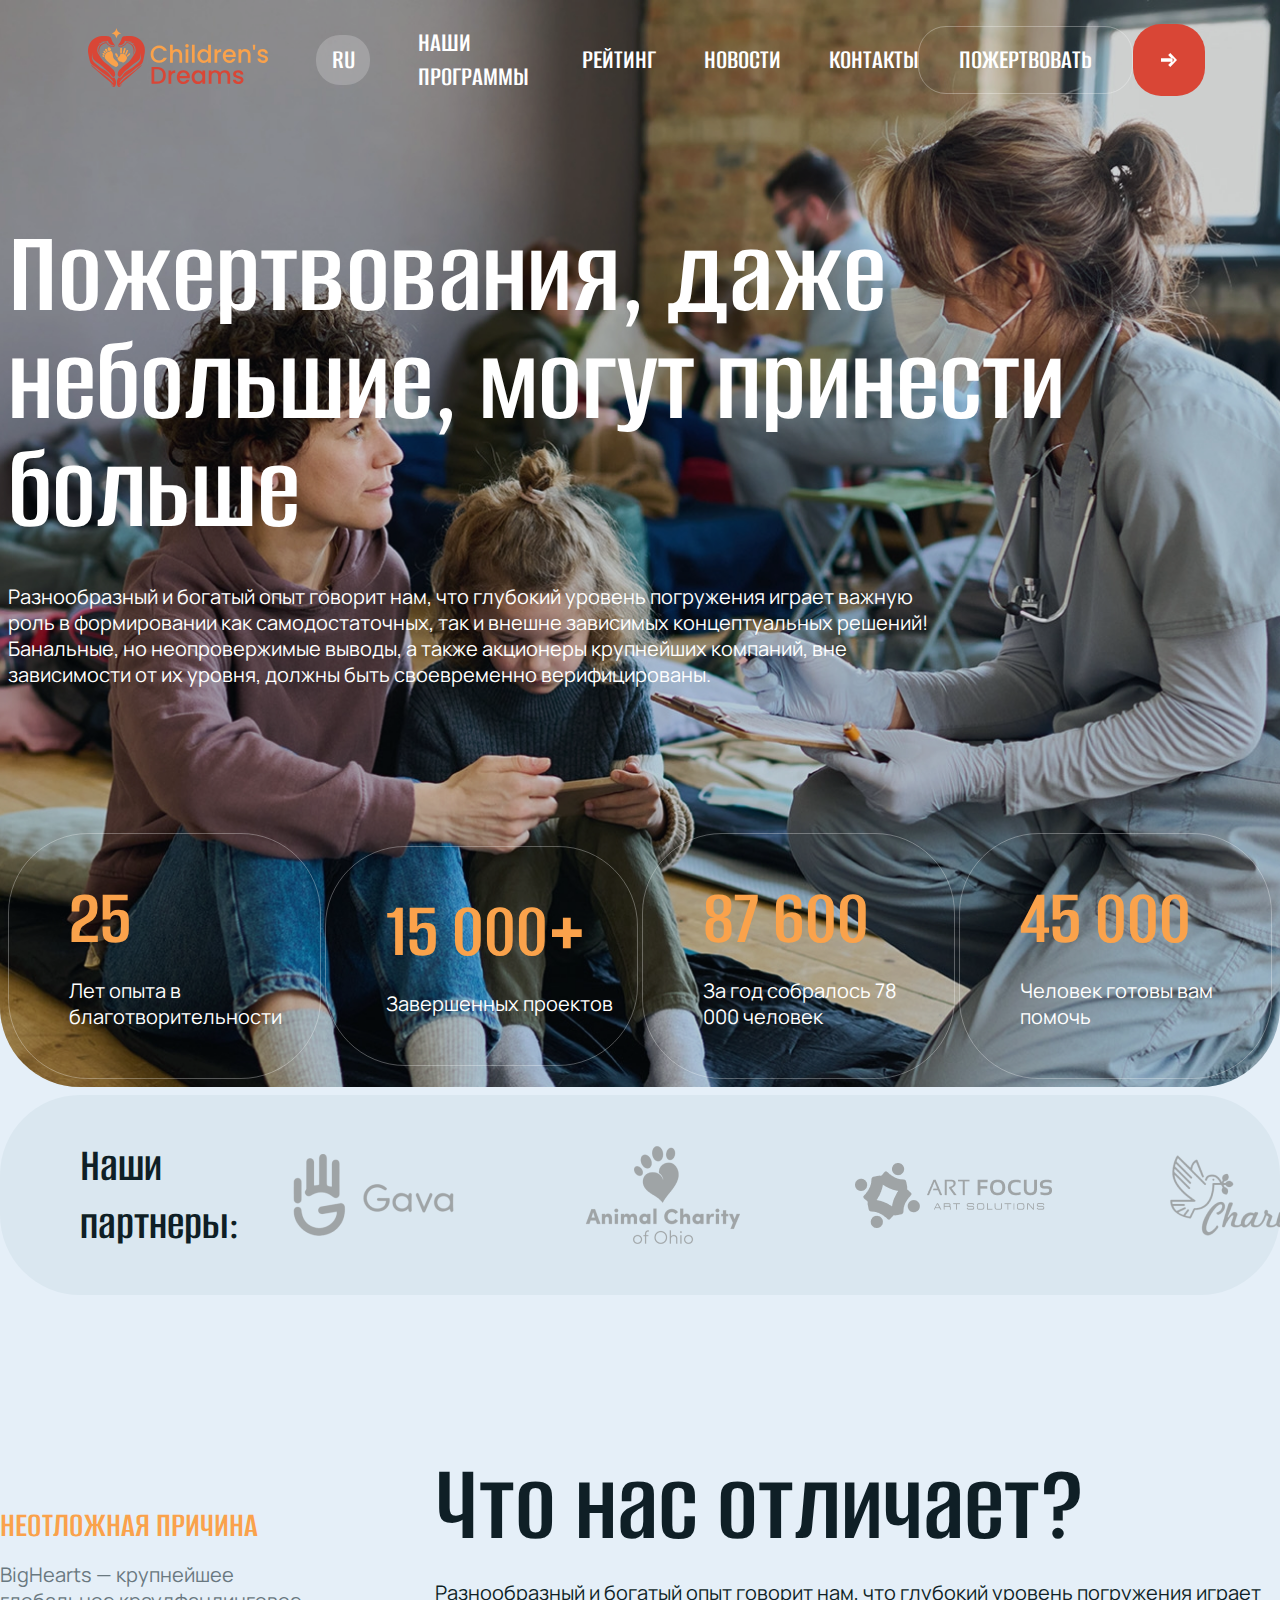
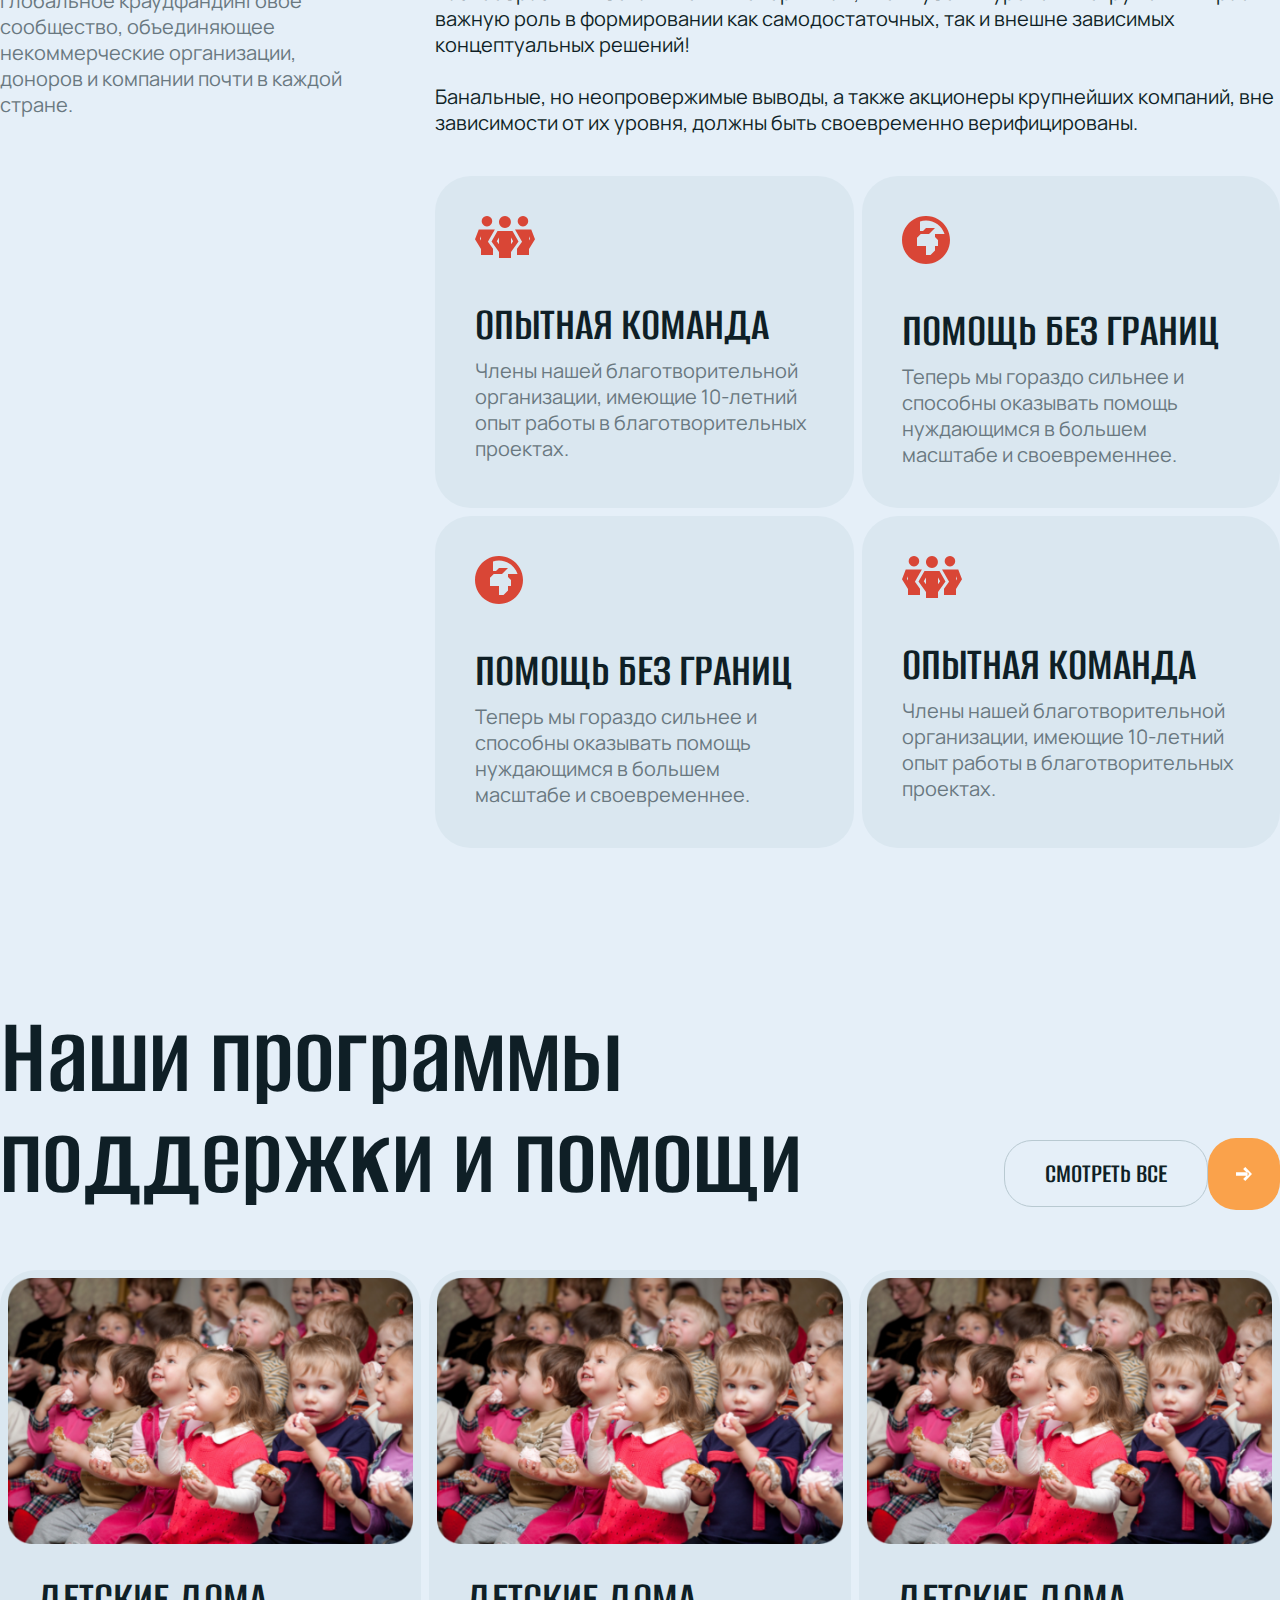
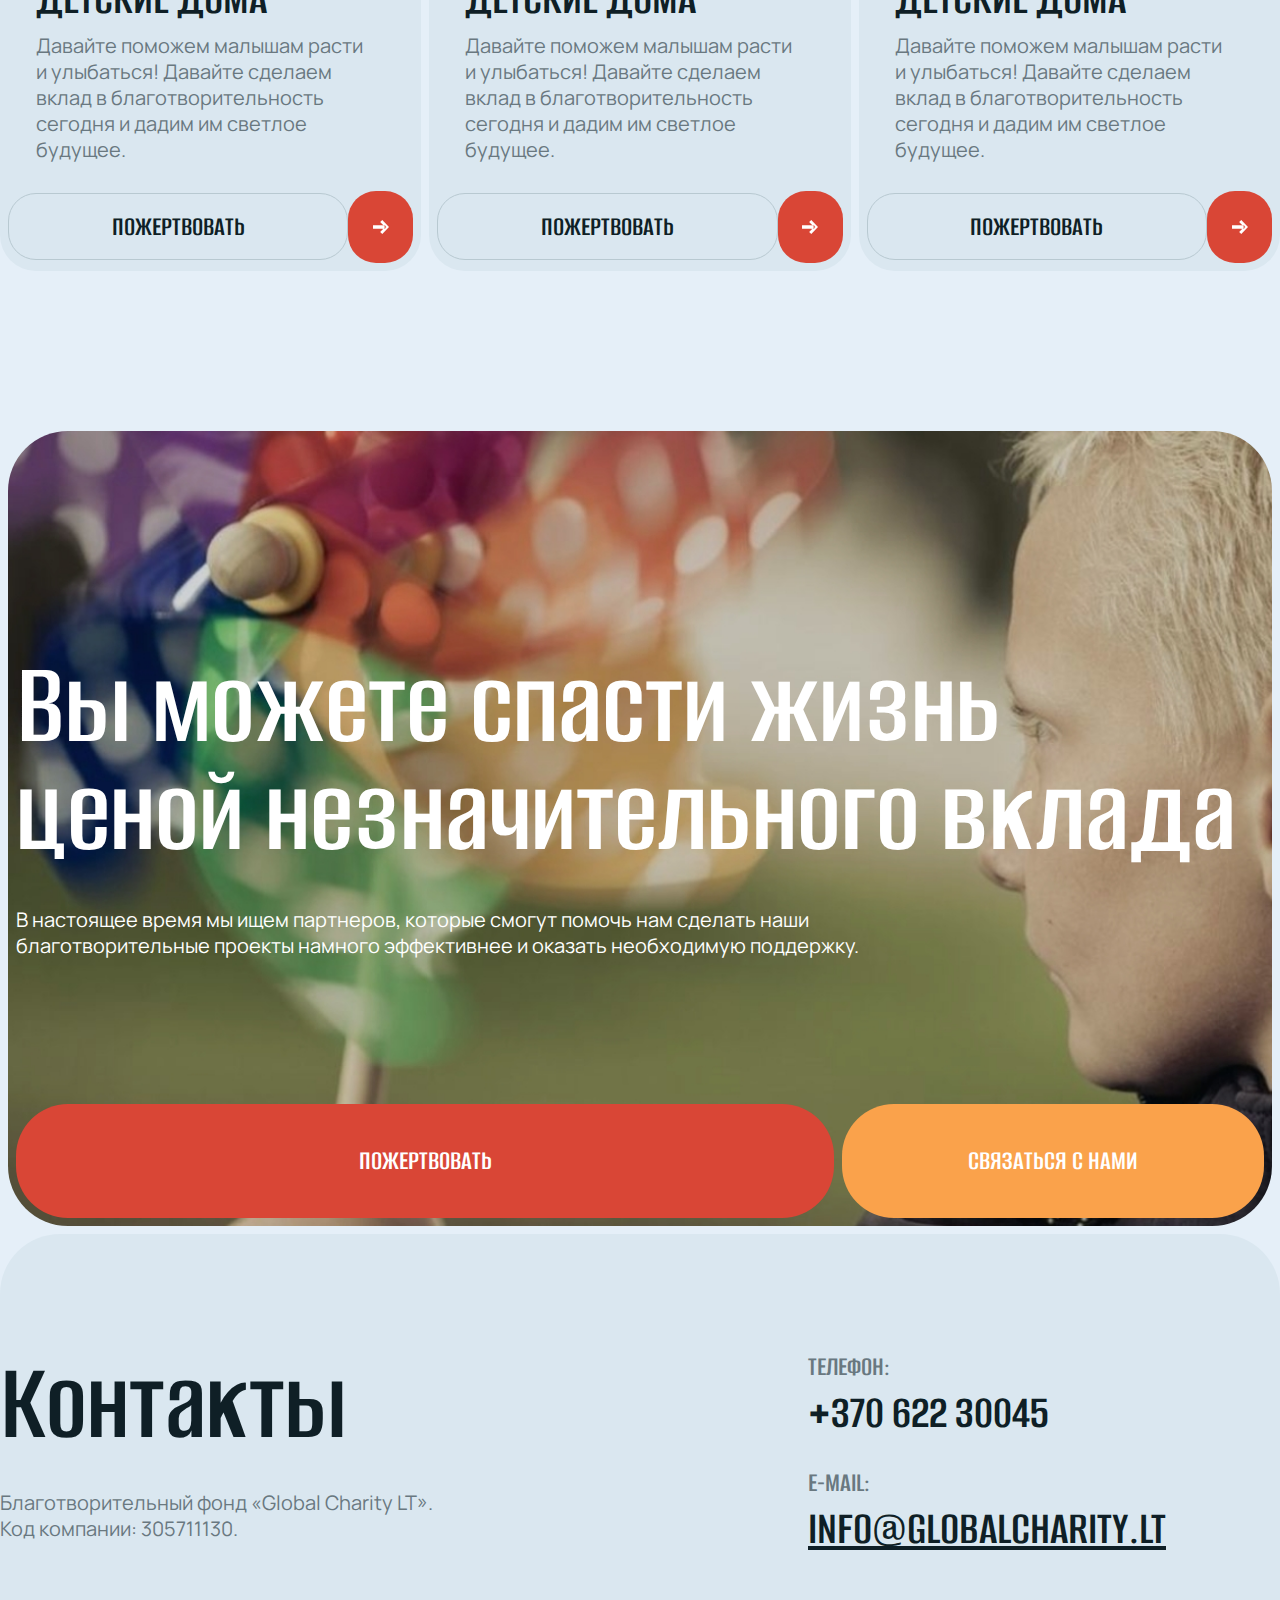
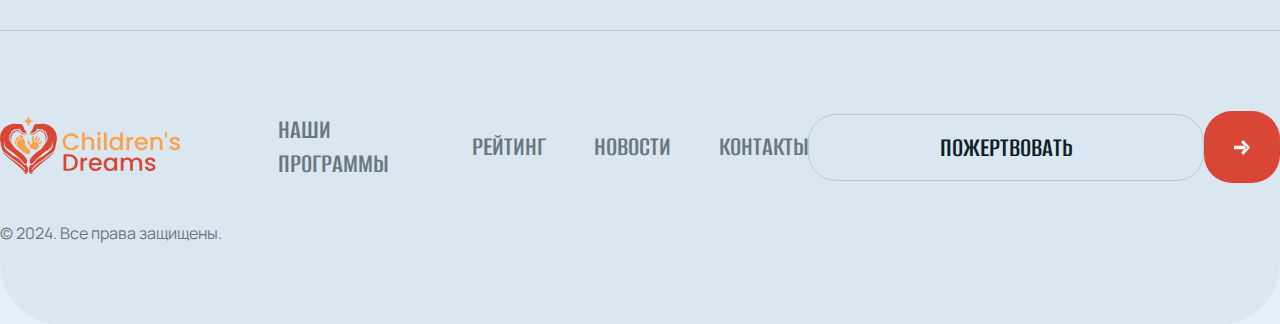
==== index.html @ 0c5d3c4b "initial deploy" ====
<!DOCTYPE html>
<html lang="en">
  <head>
    <meta charset="UTF-8" />
    <meta name="viewport" content="width=device-width, initial-scale=1.0" />
    <title>Children's Dream</title>
    <link rel="stylesheet" href="./styles/styles.css" />
  </head>
  <body>
    <header>
      <div class="header_wrapper">
        <nav>
          <div class="nav_wrapper">
            <div class="left_nav">
              <a href="./index.html">
                <img src="./assets/logo.svg" alt="" />
              </a>
              <div class="nav_lang">
                <p>Ru</p>
              </div>
              <div class="nav_menu">
                <a href="./programms.html"><p>наши программы</p></a>
                <a href="#"><p>Рейтинг</p></a>
                <a href="./news.html"><p>Новости</p></a>
                <a href="./contacts.html"><p>Контакты</p></a>
              </div>
            </div>
            <div class="right_nav">
              <button class="donate_btn">Пожертвовать</button>
              <button class="next_btn">
                <img src="./assets/icons/arrow-right.svg" alt="" />
              </button>
            </div>
          </div>
        </nav>
        <div class="header_text container">
          <h1>Пожертвования, даже небольшие, могут принести больше</h1>
          <p>
            Разнообразный и богатый опыт говорит нам, что глубокий уровень
            погружения играет важную роль в формировании как самодостаточных,
            так и внешне зависимых концептуальных решений! Банальные, но
            неопровержимые выводы, а также акционеры крупнейших компаний, вне
            зависимости от их уровня, должны быть своевременно верифицированы.
          </p>
        </div>
        <div class="header_options container_s">
          <div class="header_option">
            <h3>25</h3>
            <p>Лет опыта в благотворительности</p>
          </div>
          <div class="header_option">
            <h3>15 000+</h3>
            <p>Завершенных проектов</p>
          </div>
          <div class="header_option">
            <h3>87 600</h3>
            <p>За год собралось 78 000 человек</p>
          </div>
          <div class="header_option">
            <h3>45 000</h3>
            <p>Человек готовы вам помочь</p>
          </div>
        </div>
      </div>
    </header>
    <div class="partners_list container_s">
      <h2>Наши партнеры:</h2>
      <div class="partners_list_icons">
        <img src="./assets/images/partners/1.svg" alt="" />
        <img src="./assets/images/partners/2.svg" alt="" />
        <img src="./assets/images/partners/3.svg" alt="" />
        <img src="./assets/images/partners/4.svg" alt="" />
        <img src="./assets/images/partners/5.svg" alt="" />
      </div>
    </div>

    <section class="container home_about">
      <div class="home_about_left">
        <h3>Неотложная причина</h3>
        <p>
          BigHearts — крупнейшее глобальное краудфандинговое сообщество,
          объединяющее некоммерческие организации, доноров и компании почти в
          каждой стране.
        </p>
      </div>
      <div class="home_about_right">
        <h2 class="block_title">Что нас отличает?</h2>
        <div class="home_about_right_desc">
          <p>
            Разнообразный и богатый опыт говорит нам, что глубокий уровень
            погружения играет важную роль в формировании как самодостаточных,
            так и внешне зависимых концептуальных решений!
            <br />
            <br />
            Банальные, но неопровержимые выводы, а также акционеры крупнейших
            компаний, вне зависимости от их уровня, должны быть своевременно
            верифицированы.
          </p>
        </div>
        <div class="home_about_cards">
          <div class="home_about_card">
            <img src="./assets/icons/home-about/1.svg" alt="" />
            <p>Опытная команда</p>
            <span
              >Члены нашей благотворительной организации, имеющие 10-летний опыт
              работы в благотворительных проектах.</span
            >
          </div>
          <div class="home_about_card">
            <img src="./assets/icons/home-about/2.svg" alt="" />
            <p>Помощь без границ</p>
            <span
              >Теперь мы гораздо сильнее и способны оказывать помощь нуждающимся
              в большем масштабе и своевременнее.</span
            >
          </div>
          <div class="home_about_card">
            <img src="./assets/icons/home-about/3.svg" alt="" />
            <p>Помощь без границ</p>
            <span
              >Теперь мы гораздо сильнее и способны оказывать помощь нуждающимся
              в большем масштабе и своевременнее.</span
            >
          </div>
          <div class="home_about_card">
            <img src="./assets/icons/home-about/4.svg" alt="" />
            <p>Опытная команда</p>
            <span
              >Члены нашей благотворительной организации, имеющие 10-летний опыт
              работы в благотворительных проектах.</span
            >
          </div>
        </div>
      </div>
    </section>

    <section class="container programms">
      <div class="blocks_titles">
        <h2 class="block_title">
          Наши программы <br />
          поддержки и помощи
        </h2>
        <div class="right_nav show_more_btns">
          <button class="donate_btn">Смотреть все</button>
          <button class="next_btn next_btn_o">
            <img src="./assets/icons/arrow-right.svg" alt="" />
          </button>
        </div>
      </div>
      <div class="programms_list">
        <div class="programm_card">
          <div class="programm_card_img">
            <img src="./assets/images/porgramm.png" alt="" />
          </div>
          <div class="programm_card_desc">
            <p>Детские дома</p>
            <span
              >Давайте поможем малышам расти и улыбаться! Давайте сделаем вклад
              в благотворительность сегодня и дадим им светлое будущее.</span
            >
          </div>
          <div class="right_nav show_more_btns">
            <button class="donate_btn">Пожертвовать</button>
            <button class="next_btn">
              <img src="./assets/icons/arrow-right.svg" alt="" />
            </button>
          </div>
        </div>
        <div class="programm_card">
          <div class="programm_card_img">
            <img src="./assets/images/porgramm.png" alt="" />
          </div>
          <div class="programm_card_desc">
            <p>Детские дома</p>
            <span
              >Давайте поможем малышам расти и улыбаться! Давайте сделаем вклад
              в благотворительность сегодня и дадим им светлое будущее.</span
            >
          </div>
          <div class="right_nav show_more_btns">
            <button class="donate_btn">Пожертвовать</button>
            <button class="next_btn">
              <img src="./assets/icons/arrow-right.svg" alt="" />
            </button>
          </div>
        </div>
        <div class="programm_card">
          <div class="programm_card_img">
            <img src="./assets/images/porgramm.png" alt="" />
          </div>
          <div class="programm_card_desc">
            <p>Детские дома</p>
            <span
              >Давайте поможем малышам расти и улыбаться! Давайте сделаем вклад
              в благотворительность сегодня и дадим им светлое будущее.</span
            >
          </div>
          <div class="right_nav show_more_btns">
            <button class="donate_btn">Пожертвовать</button>
            <button class="next_btn">
              <img src="./assets/icons/arrow-right.svg" alt="" />
            </button>
          </div>
        </div>
      </div>
    </section>

    <section class="btm_donate_block_wrapper">
      <div class="btm_donate_block">
        <div class="header_text container">
          <h1>
            Вы можете спасти жизнь <br />
            ценой незначительного вклада
          </h1>
          <p>
            В настоящее время мы ищем партнеров, которые смогут помочь нам
            сделать наши благотворительные проекты намного эффективнее и оказать
            необходимую поддержку.
          </p>
        </div>
        <div class="btm_donate_block_btns container_s">
          <button>Пожертвовать</button>
          <button>Связаться с нами</button>
        </div>
      </div>
    </section>

    <footer>
      <div class="footer_wrapper container">
        <div class="footer_top">
          <div class="footer_top_left">
            <h2 class="block_title">Контакты</h2>
            <p>
              Благотворительный фонд «Global Charity LT». <br />
              Код компании: 305711130. 
            </p>
          </div>
          <div class="footer_top_right">
            <div>
              <p>Телефон:</p>
              <a href="tel:+370 622 30045">+370 622 30045</a>
            </div>
            <div>
              <p>E-mail:</p>
              <a href="mailto:info@globalcharity.lt">info@globalcharity.lt</a>
            </div>
          </div>
        </div>
        <div class="footer_btm">
          <div class="footer_btm_menu">
            <a href="./index.html" class="footer_logo">
              <img src="./assets/logo.svg" alt="" />
            </a>
            <a href="#"><p>наши программы</p></a>
            <a href="#"><p>Рейтинг</p></a>
         <a href="./news.html"><p>Новости</p></a>
            <a href="./contacts.html"><p>Контакты</p></a>
          </div>
          <div class="footer_donate show_more_btns">
            <button class="donate_btn">Пожертвовать</button>
            <button class="next_btn">
              <img src="./assets/icons/arrow-right.svg" alt="" />
            </button>
          </div>
        </div>
        <div class="copyright">
          <p>© 2024. Все права защищены.</p>
        </div>
      </div>
    </footer>
  </body>
</html>
---- styles/styles.css ----
@import url("https://fonts.googleapis.com/css2?family=Alumni+Sans:ital,wght@0,100..900;1,100..900&display=swap");
@import url("https://fonts.googleapis.com/css2?family=Manrope:wght@200..800&display=swap");

* {
  margin: 0;
  padding: 0;
  box-sizing: border-box;
}

body {
  font-family: "Alumni Sans", sans-serif;
  background: #e5eff8;
}

a {
  text-decoration: none;
}
button {
  cursor: pointer;
  border: none;
}

input,
textarea {
  outline: none;
  border: none;
}

.container {
  width: 100%;
  max-width: 1430px;
  margin: 0 auto;
}
.container_s {
  width: 100%;
  max-width: 1920px;
  margin: 0 auto;
}

header {
  width: 100%;
  border-radius: 0px 0px 80px 80px;
  overflow: hidden;
  background: url(../assets/images/header-bg.jpeg);
  background-position: center;
  background-size: cover;
}
.header_wrapper {
  padding: 0 8px 8px;
  background: rgb(15, 31, 38, 0.2);
}

nav {
  padding: 24px 80px 24px 80px;
}

.nav_wrapper {
  display: flex;
  align-items: center;
  justify-content: space-between;
  width: 100%;
  max-width: 1920px;
  margin: 0 auto;
}
.left_nav {
  display: flex;
  align-items: center;
  gap: 48px;
}
.nav_lang {
  border-radius: 24px;
  width: 60px;
  height: 50px;
  display: flex;
  align-items: center;
  justify-content: center;
  cursor: pointer;
  background: rgba(255, 255, 255, 0.2);
}

.left_nav p {
  color: rgb(255, 255, 255);
  font-family: Alumni Sans;
  font-size: 28px;
  font-weight: 600;
  line-height: 34px;
  letter-spacing: 0%;
  text-align: left;
  text-transform: uppercase;
}
.nav_menu {
  display: flex;
  align-items: center;
  gap: 48px;
}
.right_nav {
  display: flex;
  align-items: center;
}
.donate_btn {
  box-sizing: border-box;
  border: 1px solid rgba(255, 255, 255, 0.3);
  border-radius: 28px;
  padding: 20px 40px 20px 40px; /* h6 */
  color: rgb(255, 255, 255);
  font-family: Alumni Sans;
  font-size: 28px;
  font-weight: 600;
  line-height: 90%;
  letter-spacing: -2%;
  text-align: center;
  text-transform: uppercase;
  background: transparent;
}

.next_btn {
  border-radius: 28px;
  width: 72px;
  height: 72px;
  background: rgb(217, 70, 54);
  display: flex;
  align-items: center;
  justify-content: center;
}

.header_text {
  padding: 100px 0 145px;
}

.header_text h1 {
  /* h1 */
  color: rgb(255, 255, 255);
  font-family: Alumni Sans;
  font-size: 120px;
  font-weight: 600;
  line-height: 90%;
  letter-spacing: -2%;
  text-align: left;
  margin-bottom: 40px;
}

.header_text p {
  /* p */
  color: rgb(255, 255, 255);
  font-family: Manrope;
  font-size: 20px;
  font-weight: 400;
  line-height: 130%;
  letter-spacing: 0%;
  text-align: left;
  max-width: 950px;
}

.header_options {
  display: flex;
  align-items: center;
  gap: 4px;
  justify-content: space-between;
}

.header_option {
  width: 25%;
  box-sizing: border-box;
  border: 1px solid rgba(255, 255, 255, 0.3);
  border-radius: 80px;
  padding: 48px 20px 48px 60px;
}
.header_option h3 {
  color: rgb(250, 162, 75);
  font-family: Alumni Sans;
  font-size: 80px;
  font-weight: 600;
  line-height: 90%;
  letter-spacing: -2%;
  text-align: left;
  margin-bottom: 24px;
}

.header_option p {
  /* p */
  color: rgb(255, 255, 255);
  font-family: Manrope;
  font-size: 20px;
  font-weight: 400;
  line-height: 130%;
  letter-spacing: 0%;
  text-align: left;
}

.partners_list {
  border-radius: 80px;
  padding: 40px 80px 40px 80px;
  margin-top: 8px;
  background: rgb(218, 231, 240);
  display: flex;
  align-items: center;
  justify-content: space-between;
}

.partners_list h2 {
  color: rgb(15, 31, 38);
  font-family: Alumni Sans;
  font-size: 48px;
  font-weight: 600;
  line-height: 58px;
  letter-spacing: -2%;
  text-align: left;
}

.partners_list_icons {
  display: flex;
  align-items: center;
}

section {
  padding-top: 160px;
}

.home_about {
  display: flex;
  align-items: start;
  justify-content: space-between;
  gap: 20px;
}

.home_about_left {
  max-width: 352px;
  padding-top: 55px;
}

.home_about_left h3 {
  /* h5 */
  color: rgb(250, 162, 75);
  font-family: Alumni Sans;
  font-size: 36px;
  font-weight: 600;
  line-height: 90%;
  letter-spacing: -2%;
  text-align: left;
  text-transform: uppercase;
  margin-bottom: 20px;
}

.home_about_left p {
  /* p */
  color: rgb(105, 120, 128);
  font-family: Manrope;
  font-size: 20px;
  font-weight: 400;
  line-height: 130%;
  letter-spacing: 0%;
  text-align: left;
}

.home_about_right {
  width: 66%;
}

.block_title {
  /* h2 */
  color: rgb(15, 31, 38);
  font-family: Alumni Sans;
  font-size: 112px;
  font-weight: 600;
  line-height: 90%;
  letter-spacing: -2%;
  text-align: left;
}

.home_about_right_desc p {
  /* p */
  color: rgb(15, 31, 38);
  font-family: Manrope;
  font-size: 20px;
  font-weight: 400;
  line-height: 130%;
  letter-spacing: 0%;
  text-align: left;
  margin: 24px 0 40px;
}

.home_about_cards {
  display: grid;
  grid-template-columns: repeat(2, 1fr);
  gap: 8px;
}

.home_about_card {
  border-radius: 36px;
  padding: 40px;
  background: rgb(218, 231, 240);
}

.home_about_card p {
  /* h4 */
  color: rgb(15, 31, 38);
  font-family: Alumni Sans;
  font-size: 48px;
  font-weight: 600;
  line-height: 90%;
  letter-spacing: -2%;
  text-align: left;
  text-transform: uppercase;
  margin: 40px 0 12px;
}
.home_about_card span {
  /* p */
  color: rgb(105, 120, 128);
  font-family: Manrope;
  font-size: 20px;
  font-weight: 400;
  line-height: 130%;
  letter-spacing: 0%;
  text-align: left;
}

.blocks_titles {
  display: flex;
  align-items: flex-end;
  justify-content: space-between;
}
.show_more_btns .donate_btn {
  border: 1px solid rgb(184, 201, 209);
  background: transparent;
  color: rgb(15, 31, 38);
}
.next_btn_o {
  background: rgb(250, 162, 75);
}
.blocks_titles {
  margin-bottom: 60px;
}
.programms_list {
  display: grid;
  grid-template-columns: repeat(3, 1fr);
  gap: 8px;
}

.programm_card {
  border-radius: 36px;
  padding: 8px;
  background: rgb(218, 231, 240);
}

.programm_card_img img {
  width: 100%;
}

.programm_card_desc p {
  /* h4 */
  color: rgb(15, 31, 38);
  font-family: Alumni Sans;
  font-size: 48px;
  font-weight: 600;
  line-height: 90%;
  letter-spacing: -2%;
  text-align: left;
  text-transform: uppercase;
  margin-bottom: 12px;
}
.programm_card_desc {
  padding: 28px;
}
.programm_card_desc span {
  /* p */
  color: rgb(105, 120, 128);
  font-family: Manrope;
  font-size: 20px;
  font-weight: 400;
  line-height: 130%;
  letter-spacing: 0%;
  text-align: left;
}

.programm_card .donate_btn {
  width: 84%;
  text-align: center;
}

.programm_card .next_btn {
  width: 16%;
}

.btm_donate_block {
  background: url(../assets/images/donate-block-img.jpeg);
  background-size: cover;
  background-position: center;
  border-radius: 60px;

  padding: 120px 8px 8px;
}

.btm_donate_block_wrapper {
  padding-left: 8px;
  padding-right: 8px;
}
.btm_donate_block_btns {
  display: flex;
  align-items: center;
  justify-content: space-between;
  gap: 8px;
}

.btm_donate_block_btns button {
  color: rgb(255, 255, 255);
  font-family: Alumni Sans;
  font-size: 28px;
  font-weight: 600;
  line-height: 34px;
  letter-spacing: 0%;
  text-align: center;
  text-transform: uppercase;
  border-radius: 52px;
  padding: 40px;
}

.btm_donate_block_btns button:nth-child(1) {
  background: rgb(217, 70, 54);
  width: 66%;
}
.btm_donate_block_btns button:nth-child(2) {
  background: rgb(217, 70, 54);
  width: 34%;
  background: rgb(250, 162, 75);
}

footer {
  padding: 120px 0 80px;
  border-radius: 60px;
  margin-top: 8px;
  background: rgb(218, 231, 240);
}

.footer_top {
  display: flex;
  align-items: start;
  justify-content: space-between;
  padding-bottom: 80px;
  border-bottom: 1px solid rgb(184, 201, 209);
  margin-bottom: 80px;
}
.footer_top_left p {
  margin-top: 36px;
  color: rgb(105, 120, 128);
  font-family: Manrope;
  font-size: 20px;
  font-weight: 400;
  line-height: 130%;
  letter-spacing: 0%;
  text-align: left;
}

.footer_top_right p {
  margin-bottom: 12px;
  color: rgb(105, 120, 128);
  font-family: Alumni Sans;
  font-size: 28px;
  font-weight: 600;
  line-height: 90%;
  letter-spacing: -2%;
  text-align: left;
  text-transform: uppercase;
}

.footer_top_right a {
  /* h4 */
  color: rgb(15, 31, 38);
  font-family: Alumni Sans;
  font-size: 48px;
  font-weight: 600;
  line-height: 90%;
  letter-spacing: -2%;
  text-align: left;
  text-transform: uppercase;
}
.footer_top_right div:last-child {
  margin-top: 36px;
}
.footer_top_right div:last-child a {
  text-decoration: underline;
}

.footer_btm {
  display: flex;
  align-items: center;
  justify-content: space-between;
}
.footer_btm_menu {
  display: flex;
  align-items: center;
  gap: 48px;
}
.footer_btm_menu p {
  color: rgb(105, 120, 128);
  font-family: Alumni Sans;
  font-size: 28px;
  font-weight: 600;
  line-height: 34px;
  letter-spacing: 0%;
  text-align: left;
  text-transform: uppercase;
}
.footer_logo {
  margin-right: 50px;
}
.footer_donate {
  display: flex;
  align-items: center;
  width: 100%;
  max-width: 472px;
}
.footer_donate .donate_btn {
  width: 84%;
}
.footer_donate .next_btn {
  width: 16%;
}

.copyright p {
  color: rgb(105, 120, 128);
  font-family: Manrope;
  font-size: 16px;
  font-weight: 400;
  line-height: 130%;
  letter-spacing: 0%;
  text-align: left;
  margin-top: 40px;
}

.secondary_nav p {
  color: rgb(15, 31, 38);
}
.secondary_nav .nav_lang {
  background: rgb(218, 231, 240);
}
.secondary_nav .nav_lang p {
  color: rgb(105, 120, 128);
}

.pagination {
  display: flex;
  align-items: center;
  justify-content: center;
  gap: 8px;
  margin-top: 80px;
}

.pagination_btn {
  box-sizing: border-box;
  width: 72px;
  height: 72px;
  cursor: pointer;
  border: 1px solid rgb(184, 201, 209);
  border-radius: 28px;
  display: flex;
  align-items: center;
  justify-content: center;
}

.pagination_btn p {
  /* h6 */
  color: rgb(105, 120, 128);
  font-family: Alumni Sans;
  font-size: 28px;
  font-weight: 600;
  line-height: 90%;
  letter-spacing: -2%;
  text-align: center;
  text-transform: uppercase;
}

.active_pagination_btn {
  background: rgb(250, 162, 75);
  border: none;
}
.active_pagination_btn p {
  color: rgb(255, 255, 255);
}

.donation {
  border-radius: 36px;
  /* orange */
  background: rgb(250, 162, 75);
  overflow: hidden;
}
.donation .donate_btn {
  border: none;
  background: rgb(217, 70, 54);
  color: #fff;
}

.donation p,
.donation span {
  color: #fff;
}
.donation_img {
  margin-right: -28px;
}
.donation_img img {
  width: 100%;
  margin-bottom: 30px;
  margin-left: -8px;
}

.contacts_list {
  display: flex;
  align-items: start;
  justify-content: space-between;
  margin-top: 80px;
  margin-bottom: 80px;
}
.contacts_list div {
  margin-top: 0 !important;
}

.map img {
  width: 100%;
  border-radius: 60px;
}

.footer_top .footer_top_right {
  width: 100%;
  max-width: 472px;
}

.news_list {
  display: grid;
  grid-template-columns: repeat(2, 1fr);
  gap: 8px;
  margin-top: 80px;
}

.news_card {
  border-radius: 36px;
  padding: 8px;
  background: rgb(218, 231, 240);
  display: flex;
  align-items: start;
  gap: 28px;
}

.news_card_img img {
  border-radius: 28px;
}

.news_card_desc h4 {
  margin: 24px 0 12px;
  /* des */
  color: rgb(105, 120, 128);
  font-family: Manrope;
  font-size: 18px;
  font-weight: 400;
  line-height: 130%;
  letter-spacing: 0%;
  text-align: left;
}

.news_card_desc h3 {
  /* h5 */
  color: rgb(15, 31, 38);
  font-family: Alumni Sans;
  font-size: 36px;
  font-weight: 600;
  line-height: 90%;
  letter-spacing: -2%;
  text-align: left;
  text-transform: uppercase;
  margin-bottom: 12px;
}

.news_card_desc p {
  /* p */
  color: rgb(105, 120, 128);
  font-family: Manrope;
  font-size: 20px;
  font-weight: 400;
  line-height: 130%;
  letter-spacing: 0%;
  text-align: left;
  margin-bottom: 12px;
}

.news_card_desc a {
  /* p_medium */
  color: rgb(217, 70, 54);
  font-family: Manrope;
  font-size: 20px;
  font-weight: 500;
  line-height: 130%;
  letter-spacing: 0%;
  text-align: left;
  text-decoration: underline;
}

.news_card_header {
  gap: 48px;
}
.news_card_header .news_card_img {
  width: 34%;
}
.news_card_header .news_card_img img {
  width: 100%;
  border-radius: 28px;
}

.news_card_header .news_card_desc {
  width: 66%;
}

.news_card_header .news_card_desc h4 {
  font-size: 18px;
  margin: 40px 0 24px;
}
.news_card_header .news_card_desc h3 {
  font-size: 96px;
  margin-bottom: 24px;
}

.news_card_header .news_card_desc p {
  /* p */
  color: rgb(15, 31, 38);
  font-family: Manrope;
  font-size: 20px;
  font-weight: 400;
  line-height: 130%;
  letter-spacing: 0%;
  text-align: left;
}

.news_content {
  display: flex;
  align-items: start;
  justify-content: space-between;
  padding-top: 50px;
  gap: 48px;
}
.news_content_links {
  width: 34%;
}

.news_content_links p {
  /* h5 */
  color: rgb(15, 31, 38);
  font-family: Alumni Sans;
  font-size: 36px;
  font-weight: 600;
  line-height: 90%;
  letter-spacing: -2%;
  text-align: left;
  text-transform: uppercase;
  margin-bottom: 24px;
}

.news_content_link_items {
  display: flex;
  align-items: center;
  gap: 8px;
}
.news_content_link_items a {
  width: 72px;
  height: 72px;
  border-radius: 24px;

  /* bg2 */
  background: rgb(218, 231, 240);
  display: flex;
  align-items: center;
  justify-content: center;
}

.news_main_content {
  width: 66%;
}

.news_main_content p {
  /* p */
  color: rgb(15, 31, 38);
  font-family: Manrope;
  font-size: 20px;
  font-weight: 400;
  line-height: 130%;
  letter-spacing: 0%;
  text-align: left;
  margin-bottom: 40px;
}

.news_quote {
  padding: 32px 36px 32px 36px;
  border-left: 4px solid rgb(250, 162, 75);
  border-radius: 24px;
  margin-bottom: 40px;
  background: rgb(245, 239, 233);
}

.news_quote p {
  margin: 0;
  margin-top: 27px;
}

.news_main_content h3 {
  /* h4 */
  color: rgb(15, 31, 38);
  font-family: Alumni Sans;
  font-size: 48px;
  font-weight: 600;
  line-height: 90%;
  letter-spacing: -2%;
  text-align: left;
  text-transform: uppercase;
  margin-bottom: 20px;
}

.news_main_content h5 {
  margin-bottom: 20px;
  color: rgb(15, 31, 38);
  font-family: Manrope;
  font-size: 20px;
  font-weight: 600;
  line-height: 130%;
  letter-spacing: 0%;
  text-align: left;
}

.news_main_content ul {
  padding-left: 20px;
  margin-bottom: 40px;
}
.news_main_content li p {
  margin-bottom: 12px;
}
.news_content_img {
  width: 100%;
  margin-bottom: 40px;
}
.more_news {
  border-top: 1px solid rgb(184, 201, 209);
  margin-top: 80px;
  padding-top: 80px;
}

.overlay {
  width: 100%;
  height: 100vh;
  position: fixed;
  left: 0;
  top: 0;
  backdrop-filter: blur(15px);
  background: rgba(15, 31, 38, 0.2);
  display: flex;
  align-items: center;
  justify-content: center;
}

.modal_donate {
  border-radius: 36px;
  padding: 8px;
  background: rgb(228, 239, 247);
  max-width: 950px;
  width: 100%;
}

.modal_donate_left {
  width: 40%;
}

.summ_input {
  display: flex;
  align-items: center;
  gap: 12px;
  justify-content: space-between;
  margin-top: 24px;
}
.summ_input p {
  /* des */
  color: rgb(15, 31, 38);
  font-family: Manrope;
  font-size: 18px;
  font-weight: 400;
  line-height: 130%;
  letter-spacing: 0%;
  margin: 0;
  text-align: left;
}
.summ_input input {
  box-sizing: border-box;
  padding: 20px 24px 20px 24px;
  width: 50%;
  height: 72px;
  border: 1px solid rgb(184, 201, 209);
  border-radius: 28px;
  background: transparent; /* h5 */
  color: rgb(15, 31, 38);
  font-family: Alumni Sans;
  font-size: 36px;
  font-weight: 600;
  line-height: 90%;
  letter-spacing: -2%;
  text-align: left;
  text-transform: uppercase;
}

.modal_donate_right {
  width: 60%;
  padding: 28px;
  position: relative;
}
.modal_donate {
  display: flex;
  align-items: start;
  justify-content: space-between;
  gap: 8px;
}

.modal_donate_right h2 {
  /* h3 */
  font-family: Alumni Sans;
  font-size: 60px;
  font-weight: 600;
  line-height: 90%;
  letter-spacing: -2%;
  text-align: left;
  text-transform: uppercase;
  color: rgb(15, 31, 38);
  margin-bottom: 36px;
}
.modal_donate_right h2 span {
  color: rgb(105, 120, 128);
}

.modal_donate_right_exit img {
  position: absolute;
  right: 28px;
  top: 24px;
}
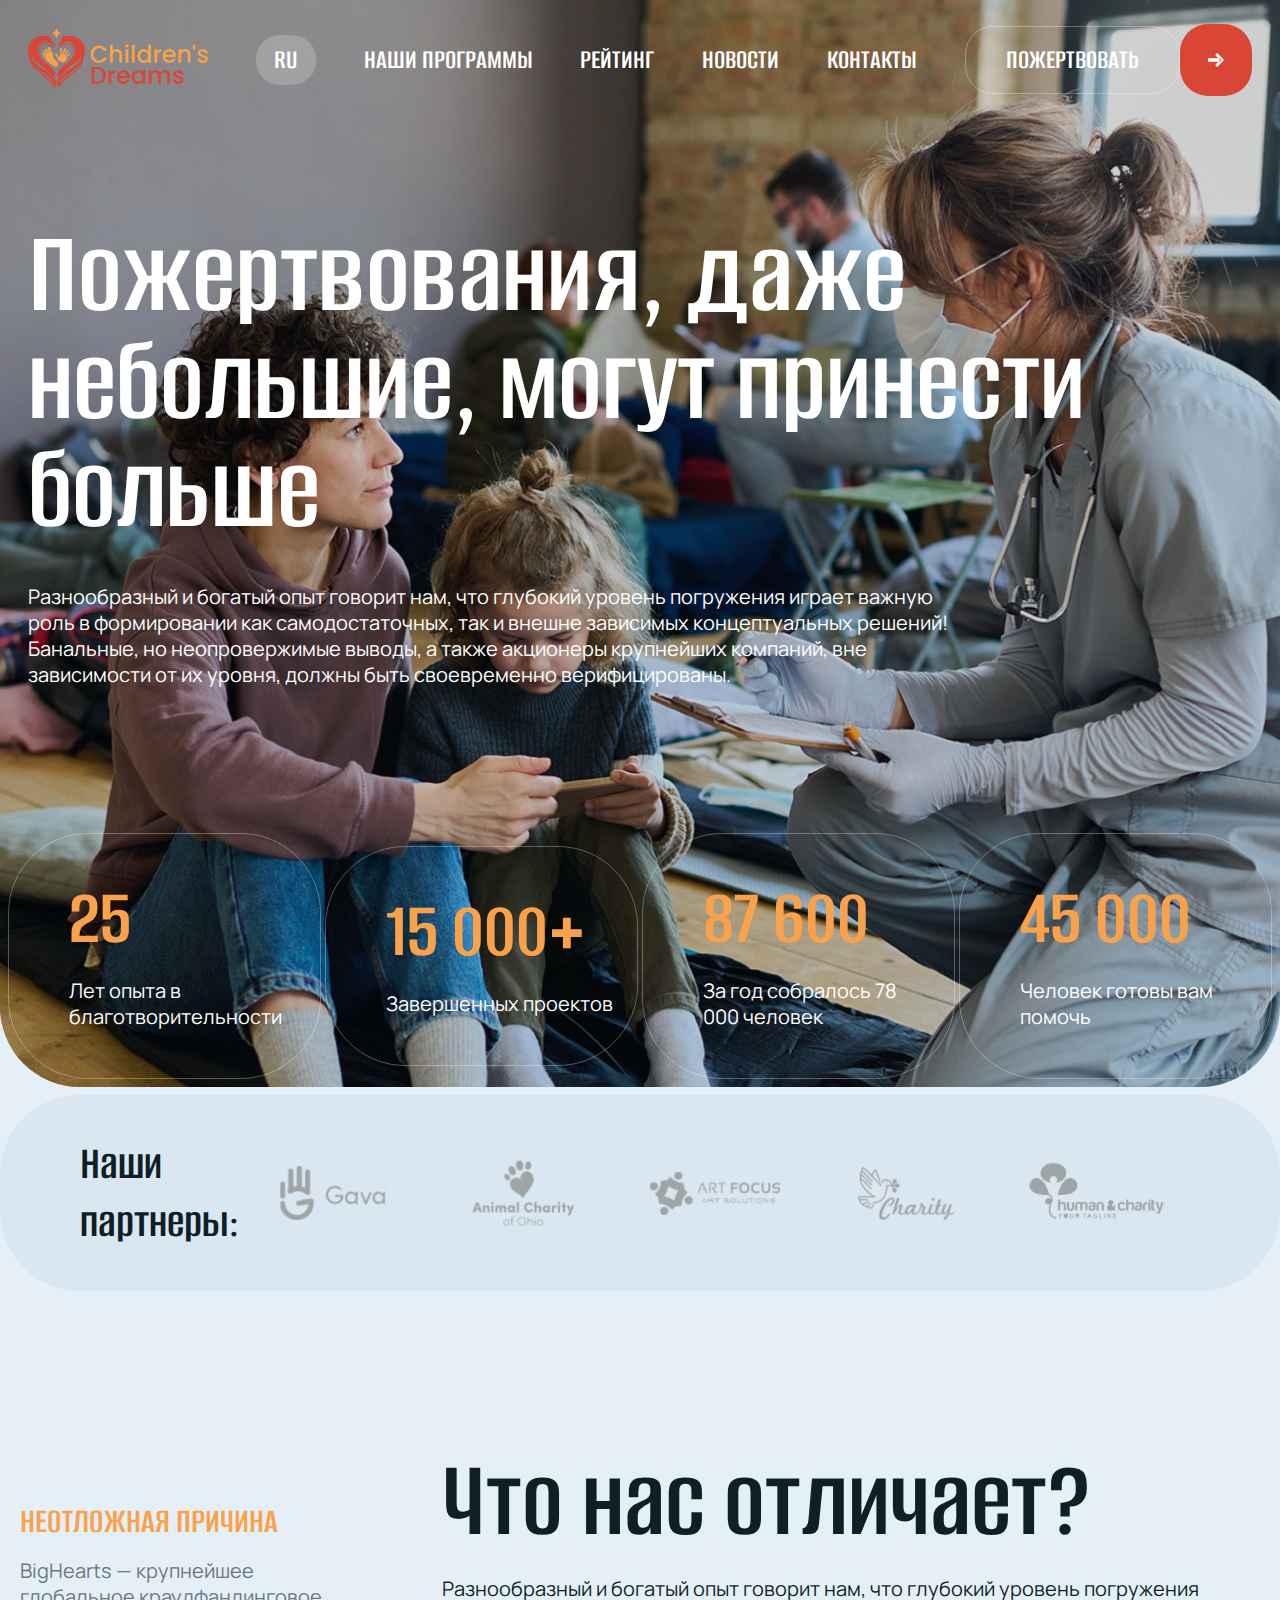
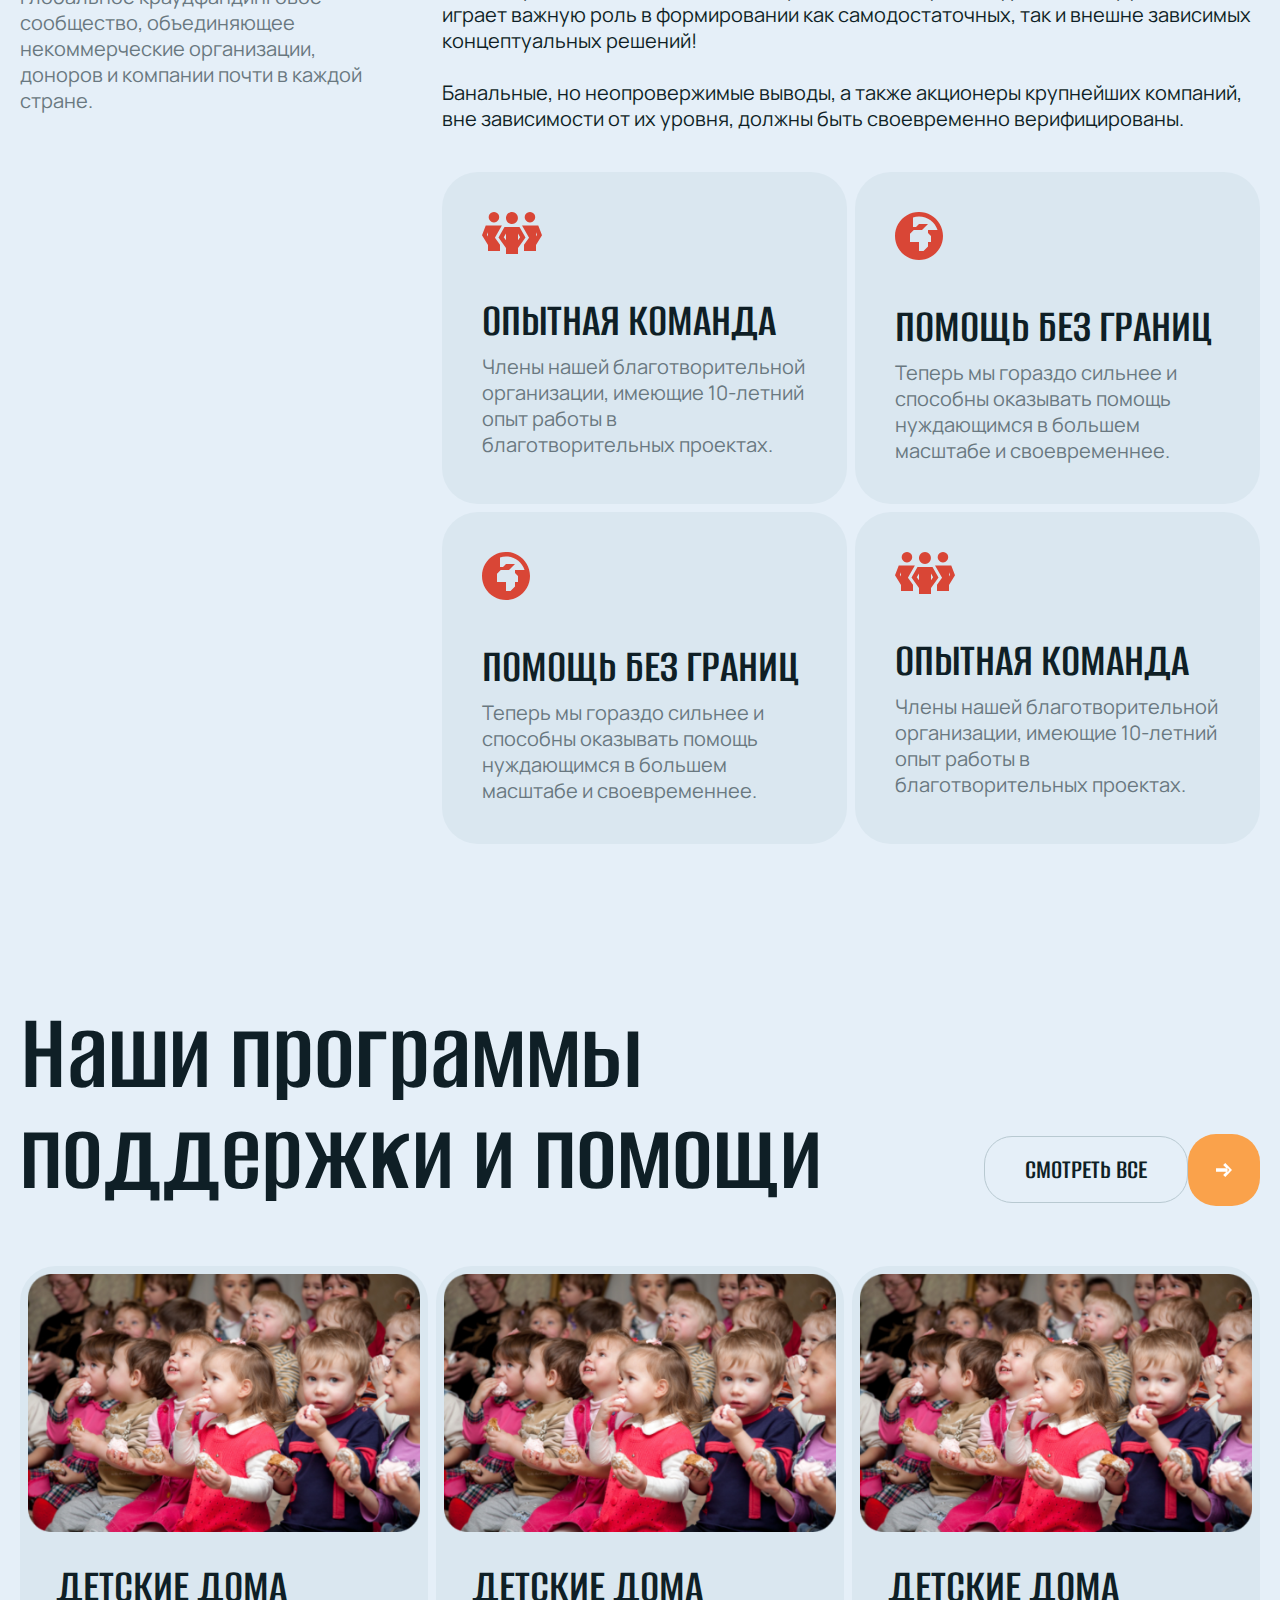
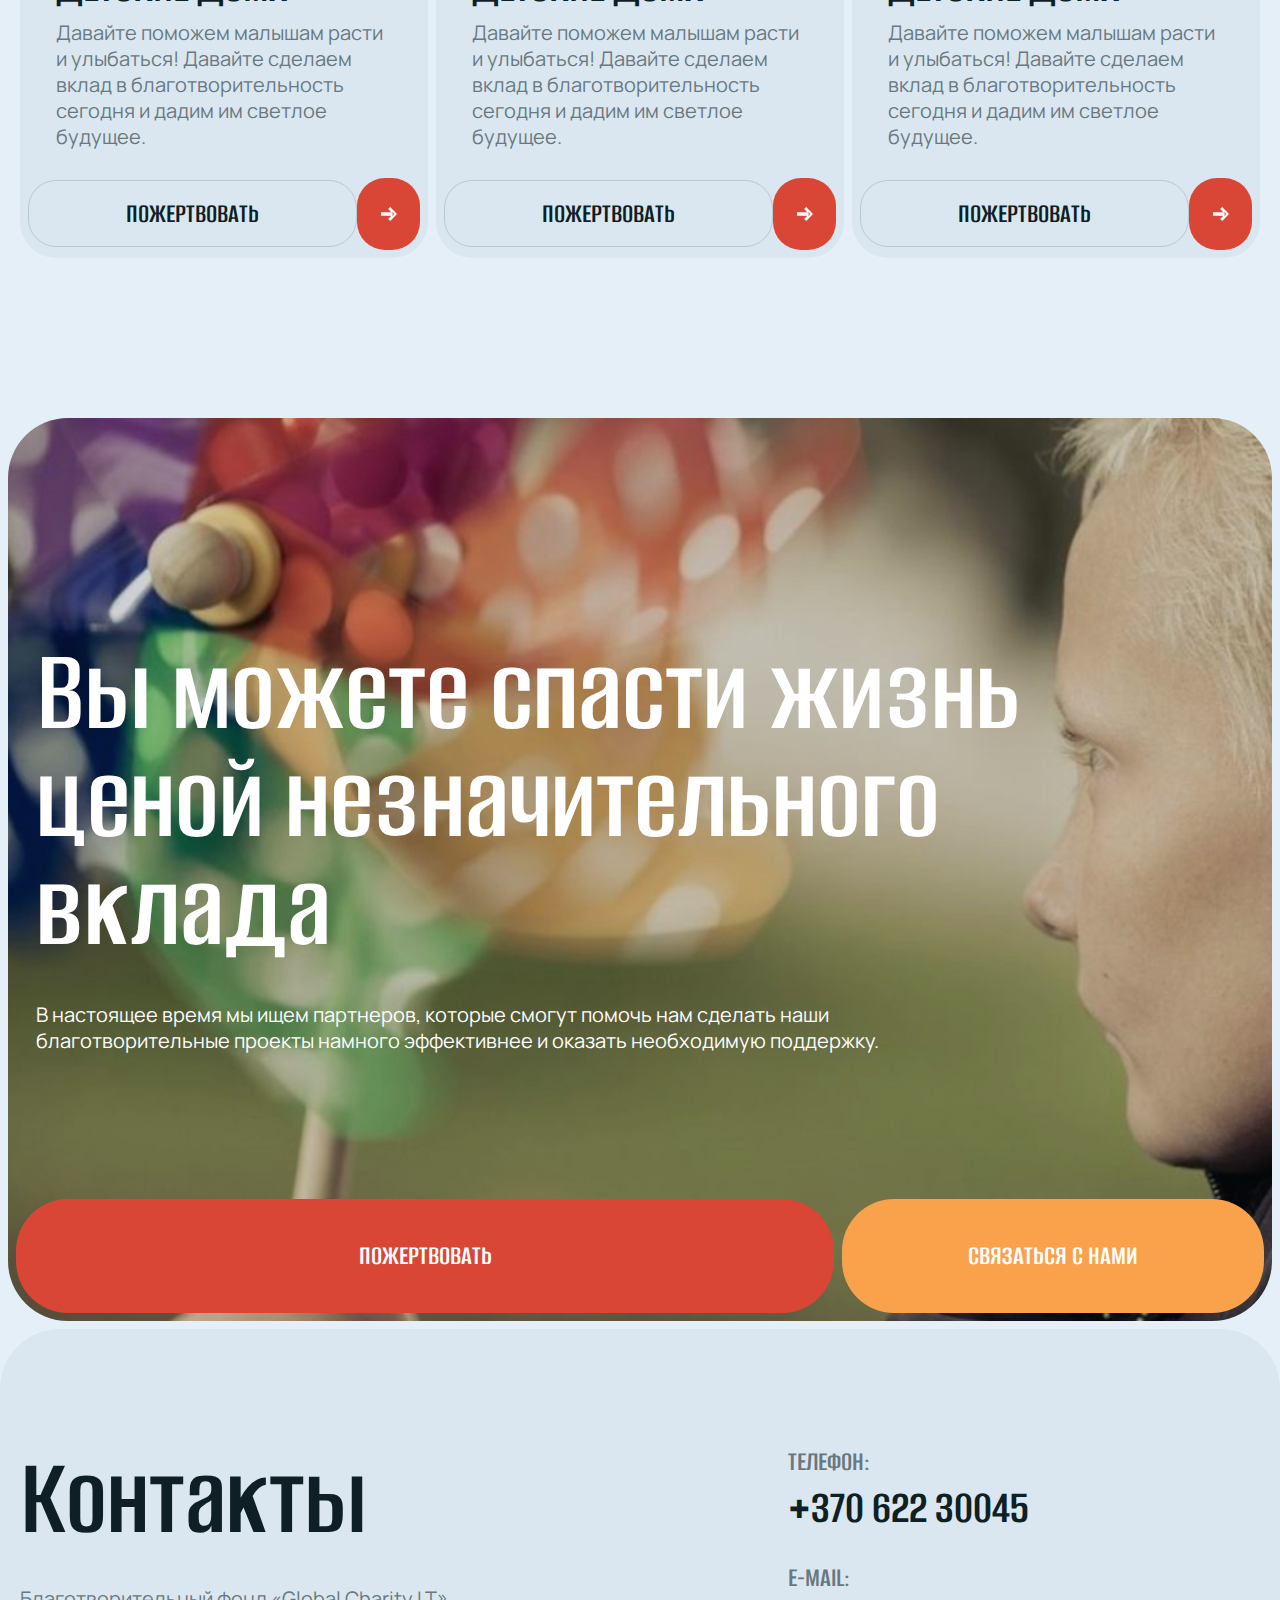
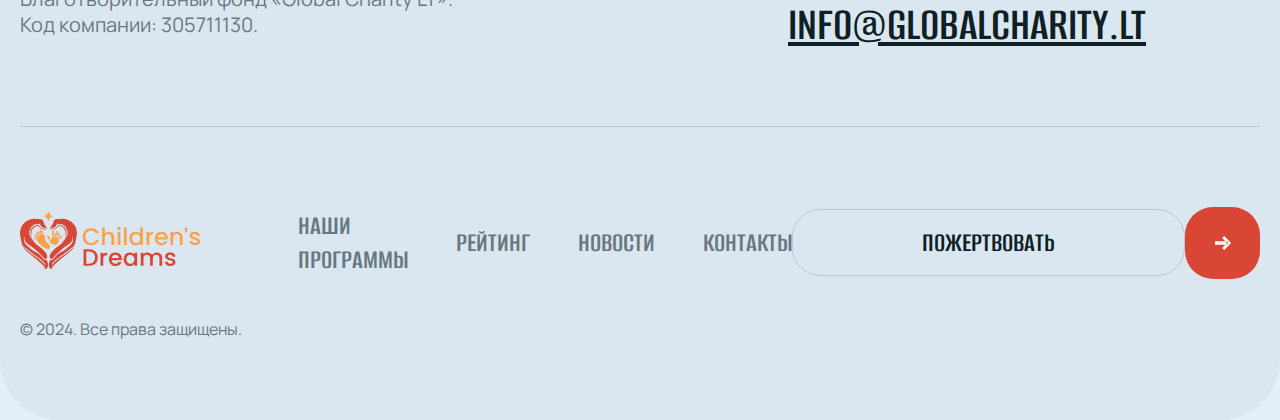
==== commit 17952a20: "adaptive" ====
--- a/index.html
+++ b/index.html
@@ -12,6 +12,9 @@
         <nav>
           <div class="nav_wrapper">
             <div class="left_nav">
+              <div class="mob_menu_btn" onclick="toggleModal()">
+                <img src="./assets/icons/burger.svg" alt="" />
+              </div>
               <a href="./index.html">
                 <img src="./assets/logo.svg" alt="" />
               </a>
@@ -32,6 +35,52 @@
               </button>
             </div>
           </div>
+          <div class="mob_menu_overlay" onclick="toggleModal()">
+            <div class="mob_menu" onclick="event.stopPropagation()">
+              <div class="nav_wrapper">
+                <div class="left_nav">
+                  <div class="mob_menu_btn" onclick="toggleModal()">
+                    <img src="./assets/icons/exit-menu.svg" alt="" />
+                  </div>
+                  <a href="./index.html">
+                    <img src="./assets/logo.svg" alt="" />
+                  </a>
+                  <div class="nav_lang">
+                    <p>Ru</p>
+                  </div>
+                  <div class="nav_menu">
+                    <a href="./programms.html"><p>наши программы</p></a>
+                    <a href="#"><p>Рейтинг</p></a>
+                    <a href="./news.html"><p>Новости</p></a>
+                    <a href="./contacts.html"><p>Контакты</p></a>
+                  </div>
+                </div>
+                <div class="right_nav">
+                  <button class="donate_btn">Пожертвовать</button>
+                  <button class="next_btn">
+                    <img src="./assets/icons/arrow-right.svg" alt="" />
+                  </button>
+                </div>
+              </div>
+              <div class="nav_menu">
+                <a href="./programms.html"><p>наши программы</p></a>
+                <a href="#"><p>Рейтинг</p></a>
+                <a href="./news.html"><p>Новости</p></a>
+                <a href="./contacts.html"><p>Контакты</p></a>
+              </div>
+              <div class="mob_langs">
+                <p>Ru</p>
+                <p>EN</p>
+              </div>
+            </div>
+          </div>
+          <script>
+            function toggleModal() {
+              document
+                .querySelector(".mob_menu_overlay")
+                .classList.toggle("mob_menu_overlay_visible");
+            }
+          </script>
         </nav>
         <div class="header_text container">
           <h1>Пожертвования, даже небольшие, могут принести больше</h1>
@@ -253,7 +302,7 @@
             </a>
             <a href="#"><p>наши программы</p></a>
             <a href="#"><p>Рейтинг</p></a>
-         <a href="./news.html"><p>Новости</p></a>
+            <a href="./news.html"><p>Новости</p></a>
             <a href="./contacts.html"><p>Контакты</p></a>
           </div>
           <div class="footer_donate show_more_btns">
--- a/styles/styles.css
+++ b/styles/styles.css
@@ -16,6 +16,7 @@
   text-decoration: none;
 }
 button {
+  transition: all 0.4s ease;
   cursor: pointer;
   border: none;
 }
@@ -88,6 +89,9 @@
   text-align: left;
   text-transform: uppercase;
 }
+.left_nav p:hover {
+  text-decoration: underline;
+}
 .nav_menu {
   display: flex;
   align-items: center;
@@ -111,6 +115,14 @@
   text-align: center;
   text-transform: uppercase;
   background: transparent;
+  transition: all 0.4s ease;
+}
+.show_more_btns .donate_btn:hover,
+.donate_btn:hover {
+  transition: all 0.4s ease;
+  color: #fff;
+  background: rgb(235, 97, 82);
+  border-color: transparent;
 }
 
 .next_btn {
@@ -120,9 +132,20 @@
   background: rgb(217, 70, 54);
   display: flex;
   align-items: center;
+  transition: all 0.4s ease;
   justify-content: center;
 }
 
+.blocks_titles .next_btn:hover {
+  transition: all 0.4s ease;
+  background: rgb(255, 185, 115);
+}
+.next_btn:hover {
+  transition: all 0.4s ease;
+
+  background: rgb(235, 97, 82);
+  border-color: transparent;
+}
 .header_text {
   padding: 100px 0 145px;
 }
@@ -211,6 +234,9 @@
   display: flex;
   align-items: center;
 }
+.partners_list_icons img {
+  width: 20%;
+}
 
 section {
   padding-top: 160px;
@@ -418,12 +444,16 @@
   background: rgb(217, 70, 54);
   width: 66%;
 }
+.btm_donate_block_btns button:nth-child(1):hover {
+  background: rgb(235, 97, 82);
+}
 .btm_donate_block_btns button:nth-child(2) {
-  background: rgb(217, 70, 54);
   width: 34%;
   background: rgb(250, 162, 75);
 }
-
+.btm_donate_block_btns button:nth-child(2):hover {
+  background: rgb(255, 185, 115);
+}
 footer {
   padding: 120px 0 80px;
   border-radius: 60px;
@@ -472,6 +502,11 @@
   letter-spacing: -2%;
   text-align: left;
   text-transform: uppercase;
+  transition: all 0.4s ease;
+}
+.footer_top_right a:hover {
+  transition: all 0.4s ease;
+  color: rgb(217, 70, 54);
 }
 .footer_top_right div:last-child {
   margin-top: 36px;
@@ -499,6 +534,9 @@
   letter-spacing: 0%;
   text-align: left;
   text-transform: uppercase;
+}
+.footer_btm_menu p:hover {
+  text-decoration: underline;
 }
 .footer_logo {
   margin-right: 50px;
@@ -555,9 +593,15 @@
   display: flex;
   align-items: center;
   justify-content: center;
+  transition: all 0.4s ease;
+}
+.pagination_btn:hover {
+  transition: all 0.4s ease;
+  border: 1px solid rgb(250, 162, 75);
 }
 
 .pagination_btn p {
+  transition: all 0.4s ease;
   /* h6 */
   color: rgb(105, 120, 128);
   font-family: Alumni Sans;
@@ -567,6 +611,10 @@
   letter-spacing: -2%;
   text-align: center;
   text-transform: uppercase;
+}
+.pagination_btn:hover p {
+  transition: all 0.4s ease;
+  color: rgb(250, 162, 75);
 }
 
 .active_pagination_btn {
@@ -931,4 +979,747 @@
   position: absolute;
   right: 28px;
   top: 24px;
-}+}
+.payment_types {
+  display: flex;
+  align-items: start;
+  justify-content: space-between;
+  margin-bottom: 36px;
+}
+.payment_type {
+  border-top: 2px solid rgb(184, 201, 209);
+  width: 33.33%;
+  display: flex;
+  flex-direction: column;
+  align-items: center;
+  cursor: pointer;
+  transition: all 0.4s ease;
+}
+.payment_type:hover {
+  border-top: 2px solid rgb(217, 70, 54);
+  transition: all 0.4s ease;
+}
+.payment_type_item {
+  display: flex;
+  align-items: center;
+  gap: 10px;
+}
+.payment_type_item p {
+  /* des_bold */
+  color: #697880;
+  font-family: Manrope;
+  font-size: 16px;
+  font-weight: 600;
+  line-height: 130%;
+  letter-spacing: 0%;
+  transition: all 0.4s ease;
+  text-align: left;
+}
+.payment_type:hover p {
+  color: rgb(217, 70, 54);
+  transition: all 0.4s ease;
+}
+
+.payment_type .payment_type_tr {
+  visibility: hidden;
+  margin-bottom: 8px;
+}
+.active_payment_type {
+  border-top: 2px solid rgb(217, 70, 54);
+}
+.active_payment_type p {
+  color: rgb(217, 70, 54);
+}
+.active_payment_type svg * {
+  fill: rgb(217, 70, 54);
+}
+.payment_type svg {
+  transition: all 0.4s ease;
+}
+.payment_type:hover svg * {
+  transition: all 0.4s ease;
+  fill: rgb(217, 70, 54);
+}
+.active_payment_type .payment_type_tr {
+  visibility: visible;
+}
+
+.payment_form input {
+  box-sizing: border-box;
+  /* sep */
+  border: 1px solid rgb(184, 201, 209);
+  border-radius: 28px;
+  padding: 0px 24px 0px 24px;
+  height: 72px;
+  width: 100%;
+  background: transparent; /* p_medium */
+  color: rgb(105, 120, 128);
+  font-family: Manrope;
+  font-size: 20px;
+  font-weight: 500;
+  line-height: 130%;
+  letter-spacing: 0%;
+  text-align: left;
+  margin-bottom: 8px;
+  transition: all 0.4s ease;
+}
+.payment_form input:focus {
+  border: 1px solid rgb(250, 162, 75);
+}
+
+.payment_form_card_desc {
+  display: flex;
+  align-items: center;
+  gap: 8px;
+}
+.payment_form_card_desc input:first-child {
+  width: 60%;
+}
+.payment_form_card_desc input:last-child {
+  width: 40%;
+}
+.form_btns {
+  display: flex;
+  align-items: center;
+  width: 100%;
+  margin-top: 16px;
+}
+.form_btns .donate_btn {
+  width: 85%;
+  background: rgb(217, 70, 54);
+  color: #fff;
+  border: none;
+  height: 72px;
+}
+.form_btns .next_btn {
+  width: 15%;
+}
+
+.modal_donate_right_exit img {
+  cursor: pointer;
+}
+
+.overlay {
+  transition: all 0.4s ease;
+  transform: translateY(-200%);
+}
+.overlay_visible {
+  transition: all 0.4s ease;
+  transform: translateY(0);
+}
+
+.modal_donate_left .programm_card_desc p {
+  font-size: 34px;
+  font-weight: 600;
+  line-height: 90%;
+}
+.modal_donate_left .programm_card_desc {
+  padding: 22px;
+}
+.modal_donate_left .programm_card_desc span {
+  font-size: 18px;
+  font-weight: 400;
+  line-height: 130%;
+  letter-spacing: 0%;
+}
+
+.modal_donate_left .summ_input p {
+  /* des */
+  color: rgb(15, 31, 38);
+  font-family: Manrope;
+  font-size: 18px;
+  font-weight: 400;
+  line-height: 130%;
+  letter-spacing: 0%;
+  text-align: left;
+  text-transform: none;
+}
+
+.mob_menu_btn {
+  width: 40px;
+  height: 40px;
+  border-radius: 16px;
+
+  /* black */
+  background: rgb(15, 31, 38);
+  cursor: pointer;
+  display: flex;
+  align-items: center;
+  justify-content: center;
+  display: none;
+}
+.mob_menu_overlay {
+  position: fixed;
+  left: 0;
+  top: 0;
+  backdrop-filter: blur(15px);
+  background: rgba(15, 31, 38, 0.2);
+  height: 100vh;
+  width: 100%;
+  transition: all 0.4s ease;
+  transform: translateY(-100%);
+}
+.mob_menu_overlay_visible {
+  transition: all 0.4s ease;
+  transform: translateY(0);
+}
+.mob_menu {
+  border-radius: 0px 0px 40px 40px;
+  width: 100%;
+  background: rgb(228, 239, 247);
+  padding: 20px 24px;
+  padding-bottom: 20px;
+}
+.mob_menu .nav_menu {
+  display: flex;
+  flex-direction: column;
+  padding-top: 30px;
+}
+.mob_menu .nav_menu p {
+  color: rgb(15, 31, 38);
+  font-family: Alumni Sans;
+  font-size: 24px;
+  font-weight: 600;
+  line-height: 29px;
+  letter-spacing: 0%;
+  text-align: center;
+  text-transform: uppercase;
+}
+.mob_langs {
+  display: flex;
+  align-items: center;
+  justify-content: center;
+  margin-top: 30px;
+  gap: 30px;
+}
+.mob_langs p {
+  color: rgb(105, 120, 128);
+  font-family: Alumni Sans;
+  font-size: 28px;
+  font-weight: 600;
+  line-height: 34px;
+  letter-spacing: 0%;
+  text-align: center;
+  text-transform: uppercase;
+}
+
+@media only screen and (max-width: 1450px) {
+  .container,
+  nav {
+    padding-left: 20px;
+    padding-right: 20px;
+  }
+}
+
+@media only screen and (max-width: 1250px) {
+  .left_nav,
+  .nav_menu,
+  .footer_btm_menu {
+    gap: 20px;
+  }
+  .news_list {
+    display: grid;
+    grid-template-columns: repeat(1, 1fr);
+    gap: 8px;
+    margin-top: 80px;
+  }
+}
+
+@media only screen and (max-width: 1000px) {
+
+  .mob_menu_btn {
+    display: flex;
+  }
+  .contacts_list {
+    flex-direction: column;
+    gap: 24px;
+  }
+  .left_nav .nav_lang,
+  .left_nav .nav_menu,
+  nav .right_nav .next_btn {
+    display: none;
+  }
+  .header_options {
+    display: grid;
+    grid-template-columns: repeat(2, 1fr);
+  }
+  .header_option {
+    width: 100%;
+  }
+  .partners_list {
+    flex-direction: column;
+    align-items: start;
+    border-radius: 40px;
+  }
+  .container_s {
+    padding-left: 24px;
+    padding-right: 24px;
+  }
+  .home_about {
+    flex-direction: column;
+    gap: 36px;
+  }
+  .home_about_left,
+  .home_about_right {
+    max-width: 100%;
+    width: 100%;
+  }
+  .blocks_titles {
+    flex-direction: column;
+    align-items: start;
+    gap: 20px;
+  }
+  .programms_list {
+    grid-template-columns: repeat(2, 1fr);
+  }
+  br {
+    display: none;
+  }
+  .footer_top {
+    flex-direction: column;
+    gap: 36px;
+  }
+  .footer_btm,
+  .footer_btm_menu {
+    flex-direction: column;
+    gap: 36px;
+  }
+  .copyright p {
+    text-align: center;
+  }
+  section {
+    padding-top: 50px;
+  }
+  nav .donate_btn,
+  .secondary_nav .donate_btn {
+    height: 40px !important;
+    border-radius: 16px !important;
+    color: rgb(255, 255, 255);
+    font-family: Alumni Sans;
+    background: rgb(217, 70, 54);
+    font-size: 20px !important;
+    padding: 8px 16px 8px 16px;
+  }
+}
+
+@media only screen and (max-width: 600px) {
+  .modal_donate {
+    flex-direction: column;
+  }
+  .map img {
+    border-radius: 40px;
+    height: 600px;
+    object-fit: cover;
+  }
+  .news_list {
+    margin-top: 30px;
+  }
+  .news_card {
+    flex-direction: column;
+    gap: 0;
+  }
+  .news_card_desc {
+    padding: 12px 16px;
+  }
+  .news_card_desc h4 {
+    margin: 0;
+    font-size: 14px;
+    font-weight: 400;
+    line-height: 130%;
+    margin-bottom: 12px;
+  }
+  .news_card_desc h3 {
+    font-size: 28px;
+    font-weight: 600;
+    line-height: 90%;
+    letter-spacing: -2%;
+    margin-bottom: 12px;
+  }
+  .news_card_desc p {
+    font-size: 16px;
+    font-weight: 400;
+    line-height: 130%;
+    margin-bottom: 12px;
+  }
+  .news_card_desc a {
+    font-size: 16px;
+  }
+  .news_card_img,
+  .news_card_img img {
+    width: 100%;
+  }
+  nav {
+    padding: 20px 24px;
+  }
+  nav .donate_btn {
+    background: rgb(217, 70, 54);
+  }
+  .header_text {
+    padding: 20px 24px;
+  }
+  .header_text h1 {
+    /* h1_mob */
+    color: rgb(255, 255, 255);
+    font-family: Alumni Sans;
+    font-size: 56px;
+    font-weight: 600;
+    line-height: 90%;
+    letter-spacing: -2%;
+    text-align: left;
+    margin-bottom: 16px;
+  }
+  .donate_btn {
+    padding: 8px 16px 8px 16px;
+    font-size: 20px;
+    font-weight: 600;
+    line-height: 90%;
+  }
+  .left_nav a img {
+    width: 120px;
+  }
+  .header_wrapper {
+    padding: 0;
+  }
+  .header_text p {
+    font-family: Manrope;
+    font-size: 16px;
+    font-weight: 400;
+    line-height: 130%;
+  }
+  .header_option {
+    padding: 20px 16px 20px 16px;
+    border-radius: 32px;
+  }
+  .header_option h3 {
+    font-size: 40px;
+    font-weight: 600;
+    line-height: 90%;
+    letter-spacing: -2%;
+    margin-bottom: 24px;
+  }
+  .header_option p {
+    color: rgb(255, 255, 255);
+    font-family: Manrope;
+    font-size: 12px;
+    font-weight: 400;
+    line-height: 130%;
+    letter-spacing: 0%;
+    text-align: left;
+  }
+  header {
+    border-radius: 0px 0px 40px 40px;
+  }
+  .header_wrapper {
+    padding-bottom: 8px;
+  }
+  .header_options {
+    padding: 0 8px;
+  }
+  .partners_list {
+    padding: 30px 24px 30px 24px;
+  }
+
+  .partners_list h2 {
+    color: rgb(15, 31, 38);
+    font-family: Alumni Sans;
+    font-size: 36px;
+    font-weight: 600;
+    line-height: 43px;
+    letter-spacing: -2%;
+    text-align: left;
+    margin-bottom: 4px;
+  }
+  .home_about_left h3 {
+    font-size: 28px;
+    font-weight: 600;
+    line-height: 90%;
+    letter-spacing: -2%;
+    margin-bottom: 24px;
+  }
+  .home_about_left p {
+    /* p_mob */
+    color: rgb(105, 120, 128);
+    font-family: Manrope;
+    font-size: 16px;
+    font-weight: 400;
+    line-height: 130%;
+    letter-spacing: 0%;
+    text-align: left;
+  }
+  .block_title {
+    /* h2_mob */
+    color: rgb(15, 31, 38);
+    font-family: Alumni Sans;
+    font-size: 56px;
+    font-weight: 600;
+    line-height: 90%;
+    letter-spacing: -2%;
+    text-align: left;
+  }
+  .home_about_right_desc p {
+    margin: 16px 0 36px;
+    /* p_mob */
+    color: rgb(15, 31, 38);
+    font-family: Manrope;
+    font-size: 16px;
+    font-weight: 400;
+    line-height: 130%;
+    letter-spacing: 0%;
+    text-align: left;
+  }
+  .home_about_cards {
+    grid-template-columns: repeat(1, 1fr);
+    gap: 8px;
+  }
+  .home_about_card {
+    padding: 24px;
+  }
+  .home_about_card p {
+    /* h4_mob */
+    color: rgb(15, 31, 38);
+    font-family: Alumni Sans;
+    font-size: 32px;
+    font-weight: 600;
+    line-height: 90%;
+    letter-spacing: -2%;
+    text-align: left;
+    text-transform: uppercase;
+    margin: 27px 0 12px;
+  }
+  .home_about_card span {
+    /* p_mob */
+    color: rgb(105, 120, 128);
+    font-family: Manrope;
+    font-size: 16px;
+    font-weight: 400;
+    line-height: 130%;
+    letter-spacing: 0%;
+    text-align: left;
+  }
+
+  .next_btn {
+    width: 60px;
+    height: 60px;
+    border-radius: 20px;
+  }
+  .blocks_titles {
+    margin-bottom: 36px;
+  }
+  .programms_list {
+    grid-template-columns: repeat(1, 1fr);
+  }
+
+  .show_more_btns .donate_btn {
+    height: 60px;
+    font-size: 24px;
+    font-weight: 600;
+    line-height: 90%;
+    border-radius: 20px;
+  }
+  .blocks_titles .show_more_btns {
+    width: 100%;
+  }
+  .blocks_titles .show_more_btns .donate_btn {
+    width: 84%;
+  }
+  .programm_card_desc {
+    padding: 16px;
+  }
+  .programm_card_desc p {
+    font-size: 32px;
+    font-weight: 600;
+    line-height: 90%;
+    letter-spacing: -2%;
+  }
+  .programm_card_desc span {
+    font-size: 16px;
+    font-weight: 400;
+    line-height: 130%;
+    letter-spacing: 0%;
+  }
+  .programm_card {
+    border-radius: 28px;
+  }
+  .programm_card .next_btn {
+    width: 20%;
+  }
+  .btm_donate_block {
+    border-radius: 40px;
+  }
+
+  .btm_donate_block {
+    padding-top: 40px;
+    padding-bottom: 8px;
+  }
+  .btm_donate_block .header_text {
+    padding: 0 24px;
+  }
+
+  .btm_donate_block_btns {
+    display: flex;
+    flex-direction: column;
+    padding: 0;
+    margin-top: 40px;
+  }
+
+  .btm_donate_block_btns button {
+    width: 100% !important;
+  }
+  .btm_donate_block_btns button {
+    padding: 24px 40px 24px 40px;
+    border-radius: 52px;
+    font-size: 24px;
+    font-weight: 600;
+    line-height: 29px;
+    letter-spacing: 0%;
+  }
+  footer {
+    padding: 40px 16px 36px;
+    border-radius: 40px;
+  }
+  .footer_wrapper {
+    padding: 0;
+  }
+  .footer_top {
+    padding-bottom: 36px;
+    margin-bottom: 36px;
+  }
+  .footer_top_right a {
+    font-size: 32px;
+    font-weight: 600;
+    line-height: 90%;
+  }
+
+  .about_page {
+    padding-top: 0;
+  }
+  .about_page .home_about_left {
+    padding-top: 40px;
+  }
+  .about_page .home_about_right_desc p {
+    margin: 0;
+  }
+  .pagination {
+    margin-top: 40px;
+  }
+  .pagination_btn {
+    width: 60px;
+    height: 60px;
+    border-radius: 20px;
+    font-size: 24px;
+    font-weight: 600;
+    line-height: 90%;
+  }
+
+  .news_card_header .news_card_img,
+  .news_card_header .news_card_desc,
+  .news_content_links,
+  .news_main_content {
+    width: 100%;
+  }
+  .news_content {
+    flex-direction: column-reverse;
+  }
+  .news_card_header .news_card_desc h3 {
+    /* h3_mob */
+    color: rgb(15, 31, 38);
+    font-family: Alumni Sans;
+    font-size: 40px;
+    font-weight: 600;
+    line-height: 90%;
+    letter-spacing: -2%;
+    text-align: left;
+    text-transform: uppercase;
+    margin-bottom: 8px;
+  }
+  .news_card_header .news_card_desc h4 {
+    /* des_mob */
+    color: rgb(105, 120, 128);
+    font-family: Manrope;
+    font-size: 14px;
+    font-weight: 400;
+    line-height: 130%;
+    letter-spacing: 0%;
+    text-align: left;
+    margin: 20px 0 8px;
+  }
+  .news_card_header .news_card_desc {
+    padding: 0 16px;
+  }
+  .news_content {
+    padding-top: 36px;
+    gap: 0;
+  }
+  .news_quote {
+    padding: 20px 16px 20px 16px;
+  }
+  .news_main_content h3 {
+    /* h4_mob */
+    color: rgb(15, 31, 38);
+    font-family: Alumni Sans;
+    font-size: 32px;
+    font-weight: 600;
+    line-height: 90%;
+    letter-spacing: -2%;
+    text-align: left;
+    text-transform: uppercase;
+  }
+  .more_news {
+    margin-top: 40px;
+    padding-top: 40px;
+  }
+  .modal_donate_left,
+  .modal_donate_right {
+    width: 100%;
+  }
+
+  .modal_donate_right {
+    padding: 16px;
+  }
+  .payment_type_item p {
+    text-align: center;
+  }
+  .modal_donate_right h2 {
+    font-size: 40px;
+    font-weight: 600;
+    line-height: 90%;
+    letter-spacing: -2%;
+    margin-bottom: 24px;
+  }
+  .payment_form input {
+    height: 60px;
+    font-size: 16px;
+    font-weight: 500;
+    line-height: 130%;
+    padding: 0px 20px 0px 20px;
+  }
+  .modal_donate_left .programm_card_desc {
+    padding: 16px;
+  }
+  .modal_donate {
+    min-height: 1000px;
+  }
+  .modal_donate_right {
+    position: static;
+  }
+  .form_btns .next_btn {
+    width: 20%;
+  }
+
+  .modal_donate_wrapper {
+    height: 100%;
+    overflow: auto;
+    padding: 20px 0;
+  }
+  .modal_donate {
+    position: relative;
+    padding-top: 30px;
+  }
+  .modal_donate_right_exit img {
+    top: 15px;
+    right: 15px;
+  }
+  .modal_donate {
+    border-radius: 20px;
+  }
+}
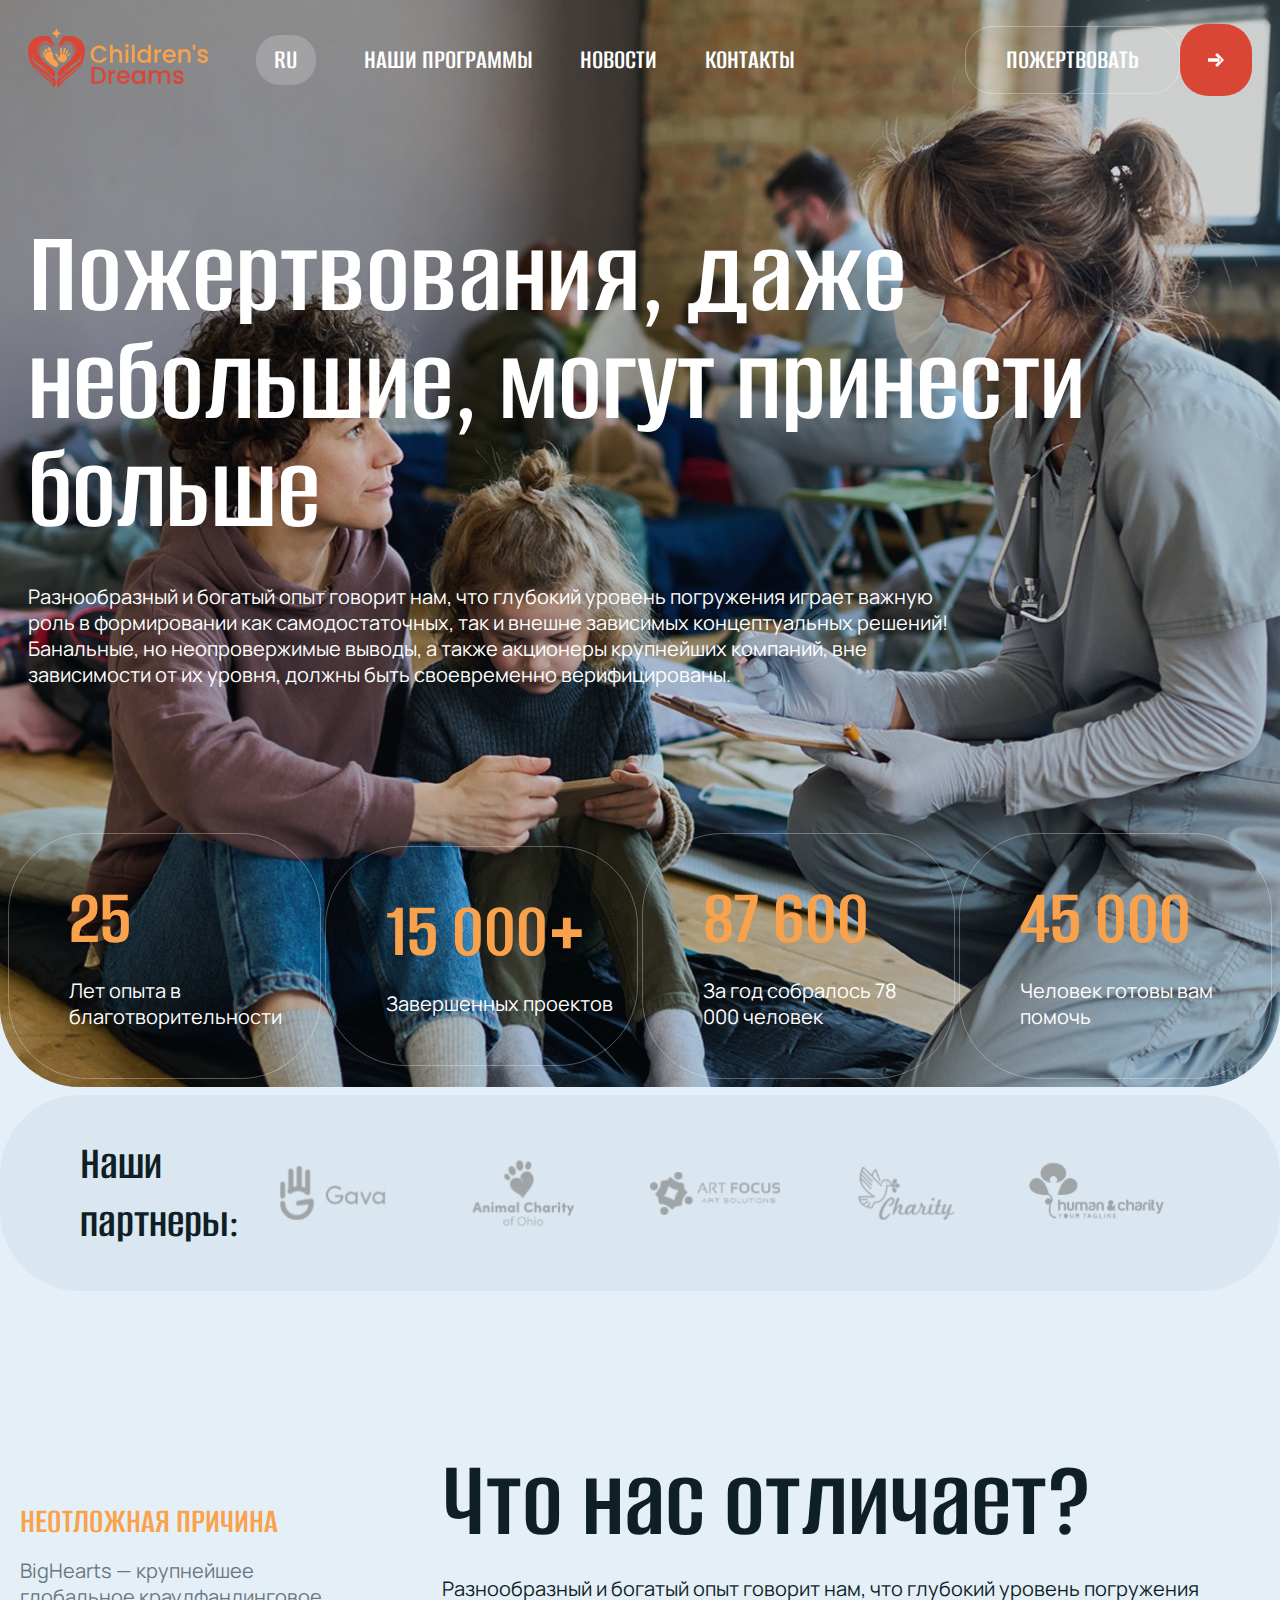
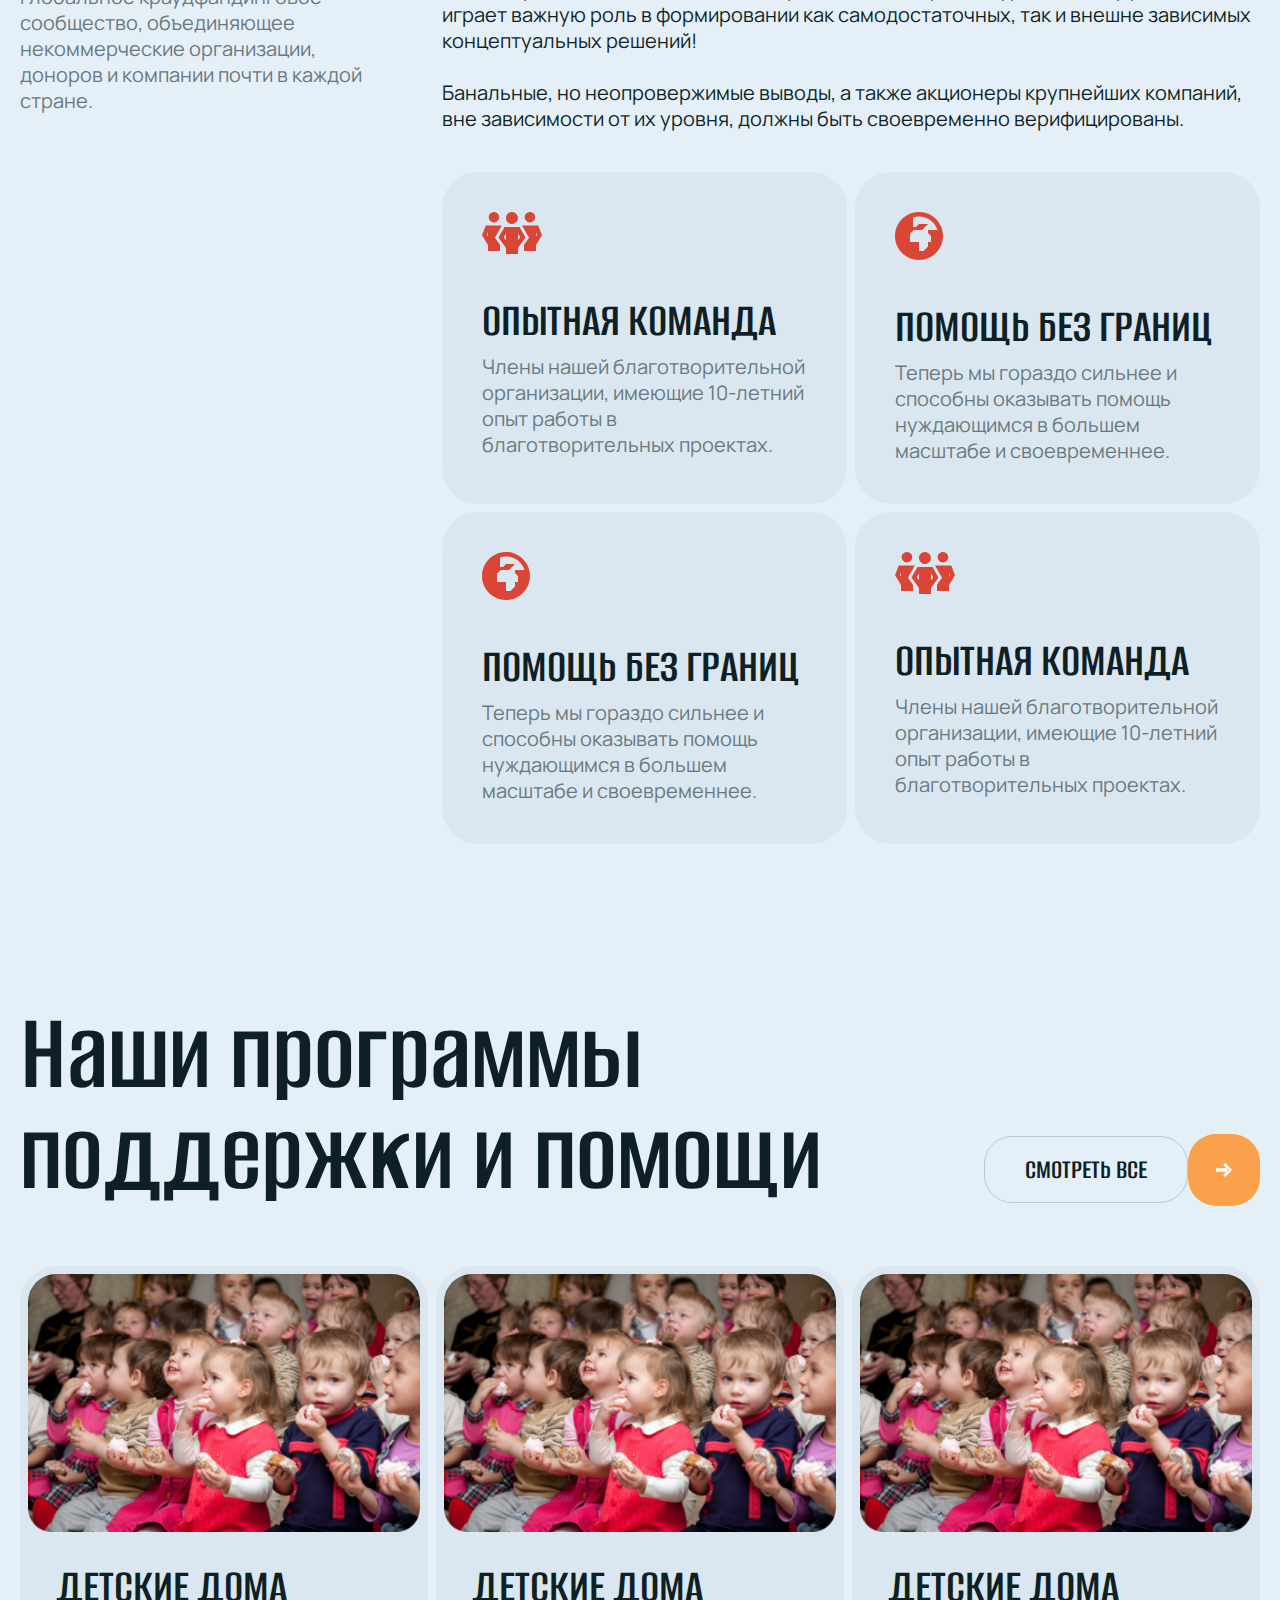
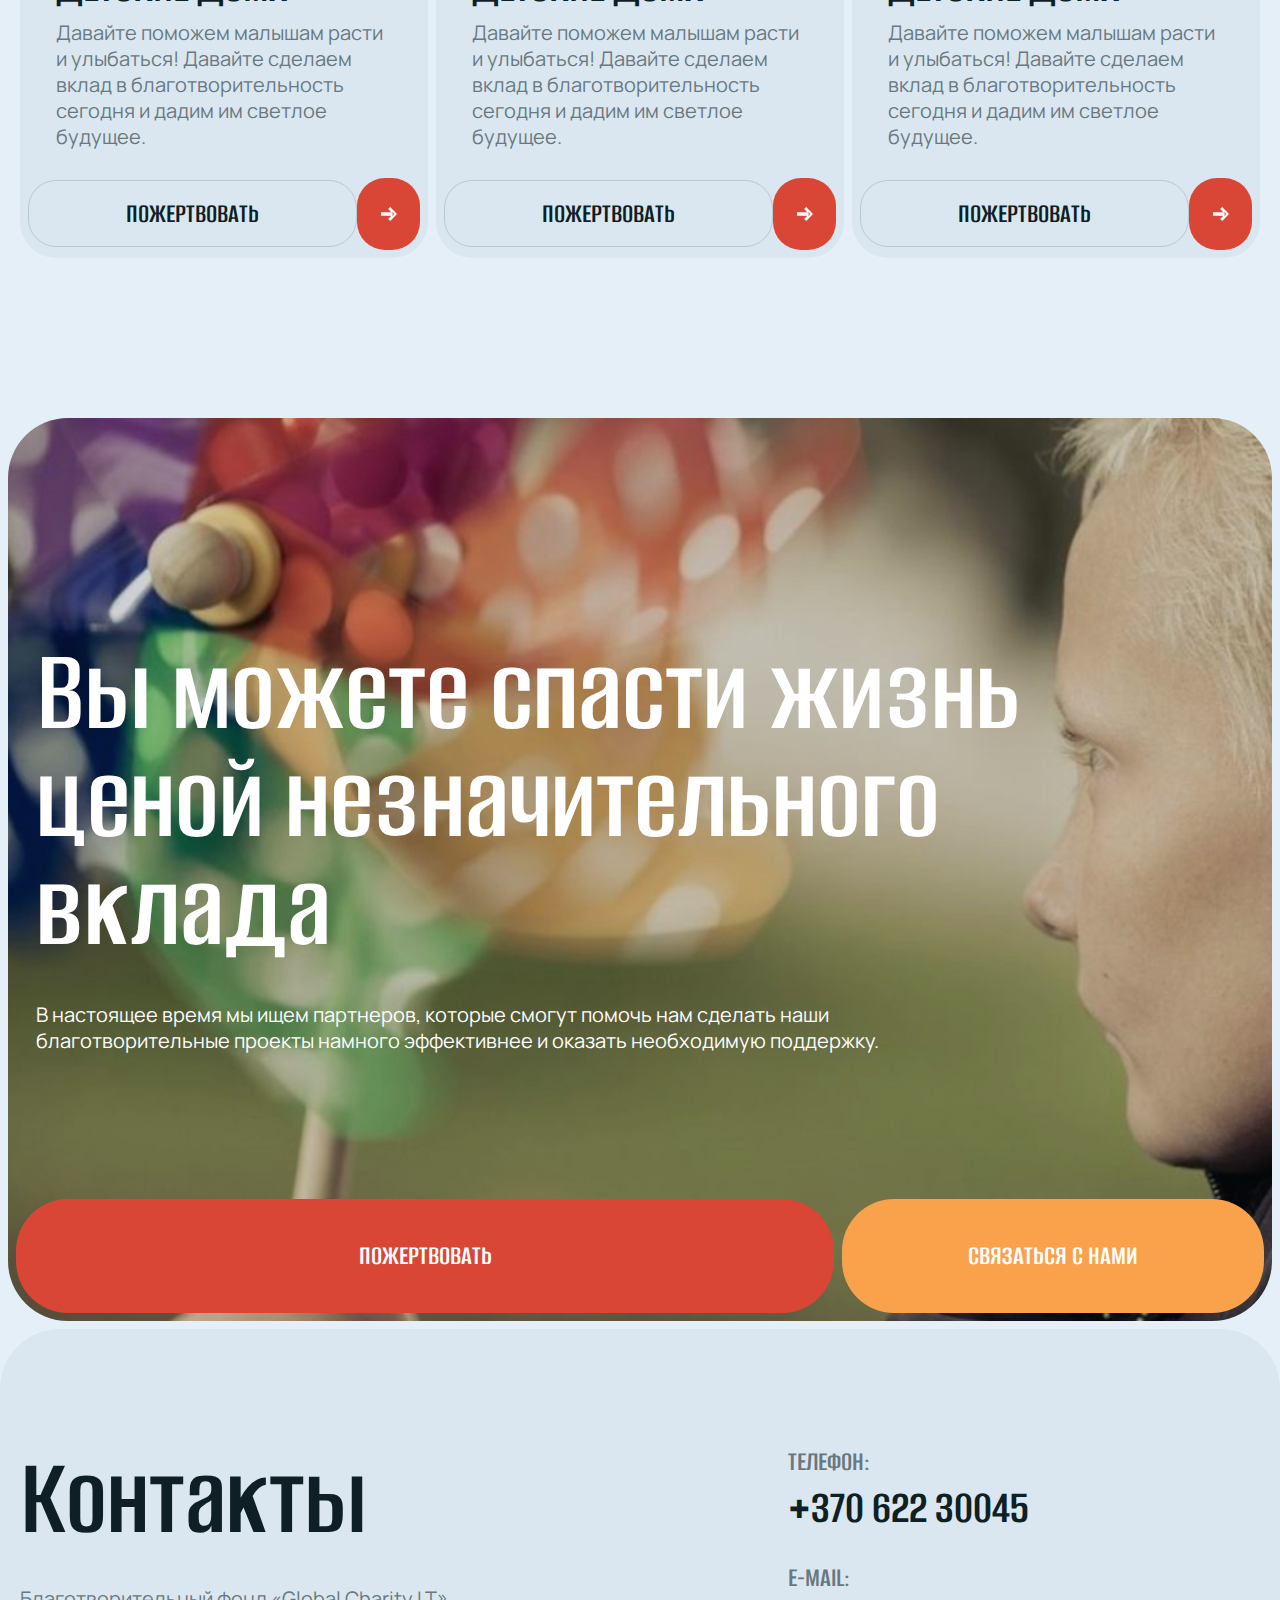
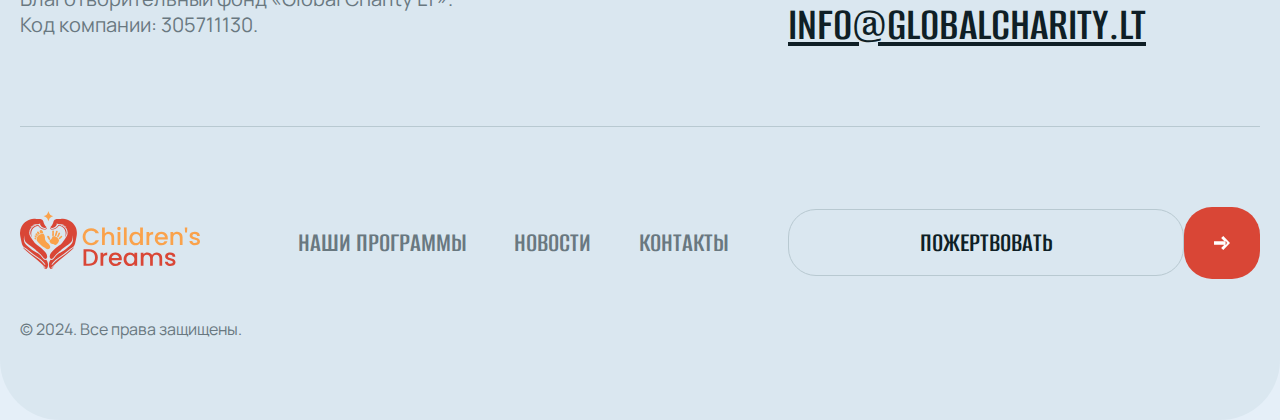
==== commit 1961a235: "final" ====
--- a/index.html
+++ b/index.html
@@ -19,11 +19,16 @@
                 <img src="./assets/logo.svg" alt="" />
               </a>
               <div class="nav_lang">
-                <p>Ru</p>
-              </div>
+                <button class="lang_button">Ru</button>
+                <ul class="lang_dropdown">
+                  <li data-lang="ru">RU</li>
+                  <li data-lang="en">EN</li>
+                </ul>
+              </div>
+
               <div class="nav_menu">
                 <a href="./programms.html"><p>наши программы</p></a>
-                <a href="#"><p>Рейтинг</p></a>
+                
                 <a href="./news.html"><p>Новости</p></a>
                 <a href="./contacts.html"><p>Контакты</p></a>
               </div>
@@ -50,7 +55,7 @@
                   </div>
                   <div class="nav_menu">
                     <a href="./programms.html"><p>наши программы</p></a>
-                    <a href="#"><p>Рейтинг</p></a>
+                    
                     <a href="./news.html"><p>Новости</p></a>
                     <a href="./contacts.html"><p>Контакты</p></a>
                   </div>
@@ -64,7 +69,7 @@
               </div>
               <div class="nav_menu">
                 <a href="./programms.html"><p>наши программы</p></a>
-                <a href="#"><p>Рейтинг</p></a>
+                
                 <a href="./news.html"><p>Новости</p></a>
                 <a href="./contacts.html"><p>Контакты</p></a>
               </div>
@@ -301,7 +306,7 @@
               <img src="./assets/logo.svg" alt="" />
             </a>
             <a href="#"><p>наши программы</p></a>
-            <a href="#"><p>Рейтинг</p></a>
+            
             <a href="./news.html"><p>Новости</p></a>
             <a href="./contacts.html"><p>Контакты</p></a>
           </div>
@@ -317,5 +322,7 @@
         </div>
       </div>
     </footer>
+
+    <script src="./scripts/main.js"></script>
   </body>
 </html>
--- a/styles/styles.css
+++ b/styles/styles.css
@@ -79,14 +79,16 @@
   background: rgba(255, 255, 255, 0.2);
 }
 
-.left_nav p {
+.left_nav p,
+.lang_button,
+.lang_dropdown li {
   color: rgb(255, 255, 255);
   font-family: Alumni Sans;
   font-size: 28px;
   font-weight: 600;
   line-height: 34px;
   letter-spacing: 0%;
-  text-align: left;
+  text-align: center;
   text-transform: uppercase;
 }
 .left_nav p:hover {
@@ -366,10 +368,37 @@
   border-radius: 36px;
   padding: 8px;
   background: rgb(218, 231, 240);
-}
-
-.programm_card_img img {
+  cursor: pointer;
+  transition: all 0.4s ease;
+}
+
+.news_card{
+  transition: all 0.4s ease;
+
+}
+.programm_card:hover, .news_card:hover {
+  -webkit-box-shadow: 0px 0px 19px -1px rgba(0,0,0,0.39);
+  -moz-box-shadow: 0px 0px 19px -1px rgba(0,0,0,0.39);
+  box-shadow: 0px 0px 19px -1px rgba(0,0,0,0.39);
+  transition: all 0.4s ease;
+}
+.programm_card_img, .news_card_img {
+  overflow: hidden;
+  border-radius: 28px;
+}
+.news_card_img {
+  width: 40%;
+}
+.news_card_desc {
+  width: 60%;
+}
+.programm_card_img img, .news_card_img img {
+  transition: all 1s ease;
   width: 100%;
+}
+.programm_card:hover .programm_card_img img, .news_card:hover .news_card_img img  {
+  transition: all 1s ease;
+  transform: scale(1.1);
 }
 
 .programm_card_desc p {
@@ -814,6 +843,14 @@
   display: flex;
   align-items: center;
   justify-content: center;
+  transition: all 0.4s ease;
+}
+.news_content_link_items a:hover {
+  transition: all 0.4s ease;
+opacity: 0.7;
+}
+.news_card {
+  cursor: pointer;
 }
 
 .news_main_content {
@@ -1202,6 +1239,52 @@
   text-align: center;
   text-transform: uppercase;
 }
+.mob_langs p:hover {
+  text-decoration: underline;
+}
+
+.nav_lang {
+  position: relative;
+  display: inline-block;
+}
+
+.lang_button {
+  cursor: pointer;
+  width: 100%;
+  height: 100%;
+  background: transparent;
+}
+
+.lang_dropdown {
+  display: none;
+  border-radius: 0 0 24px 24px;
+  list-style: none;
+  background: rgba(255, 255, 255, 0.2);
+  width: 60px;
+  padding-bottom: 10px;
+}
+
+.lang_dropdown li {
+  cursor: pointer;
+}
+
+.nav_lang.active .lang_dropdown {
+  display: block;
+}
+.nav_lang.active {
+  border-bottom-left-radius: 0;
+  border-bottom-right-radius: 0;
+}
+.nav_lang.active .lang_button {
+  text-decoration: underline;
+}
+.secondary_nav .lang_dropdown {
+  background: rgb(218, 231, 240);
+}
+.secondary_nav .lang_button,
+.secondary_nav .lang_dropdown li {
+  color: rgb(105, 120, 128);
+}
 
 @media only screen and (max-width: 1450px) {
   .container,
@@ -1226,7 +1309,6 @@
 }
 
 @media only screen and (max-width: 1000px) {
-
   .mob_menu_btn {
     display: flex;
   }
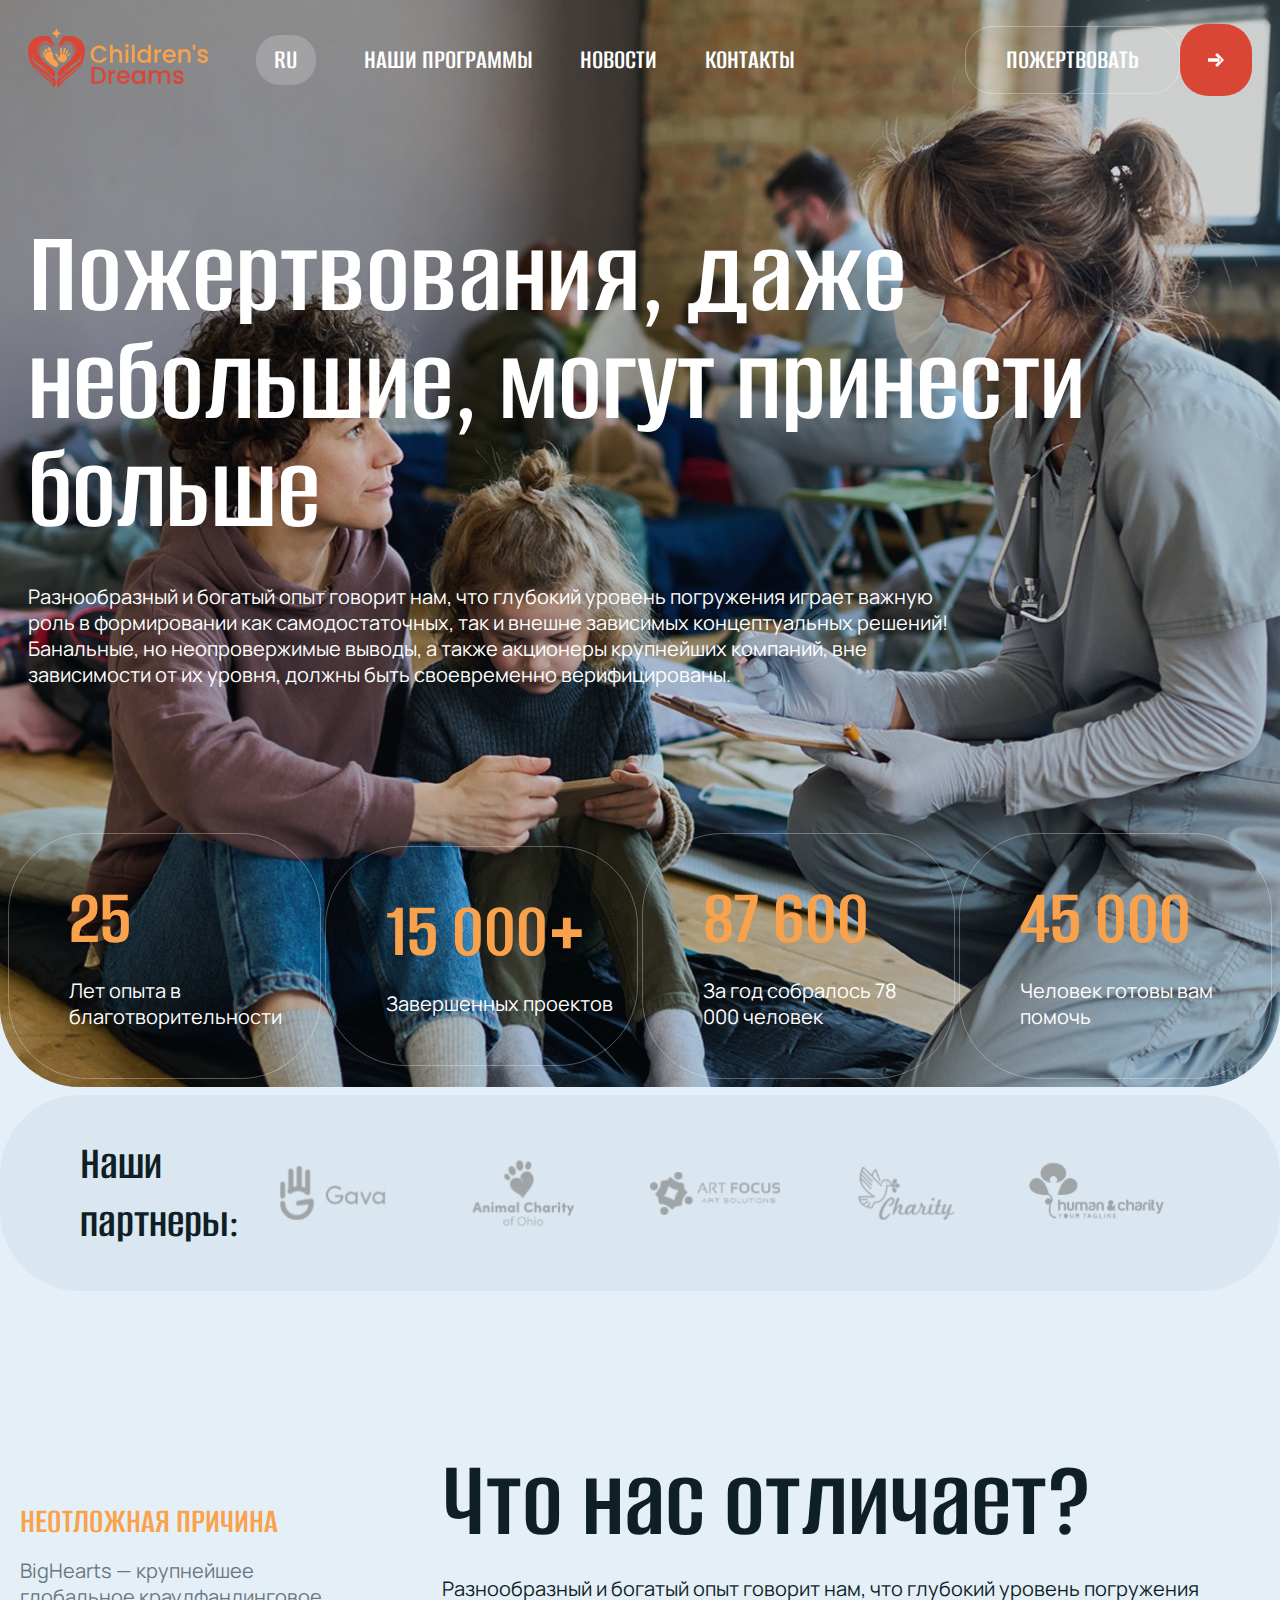
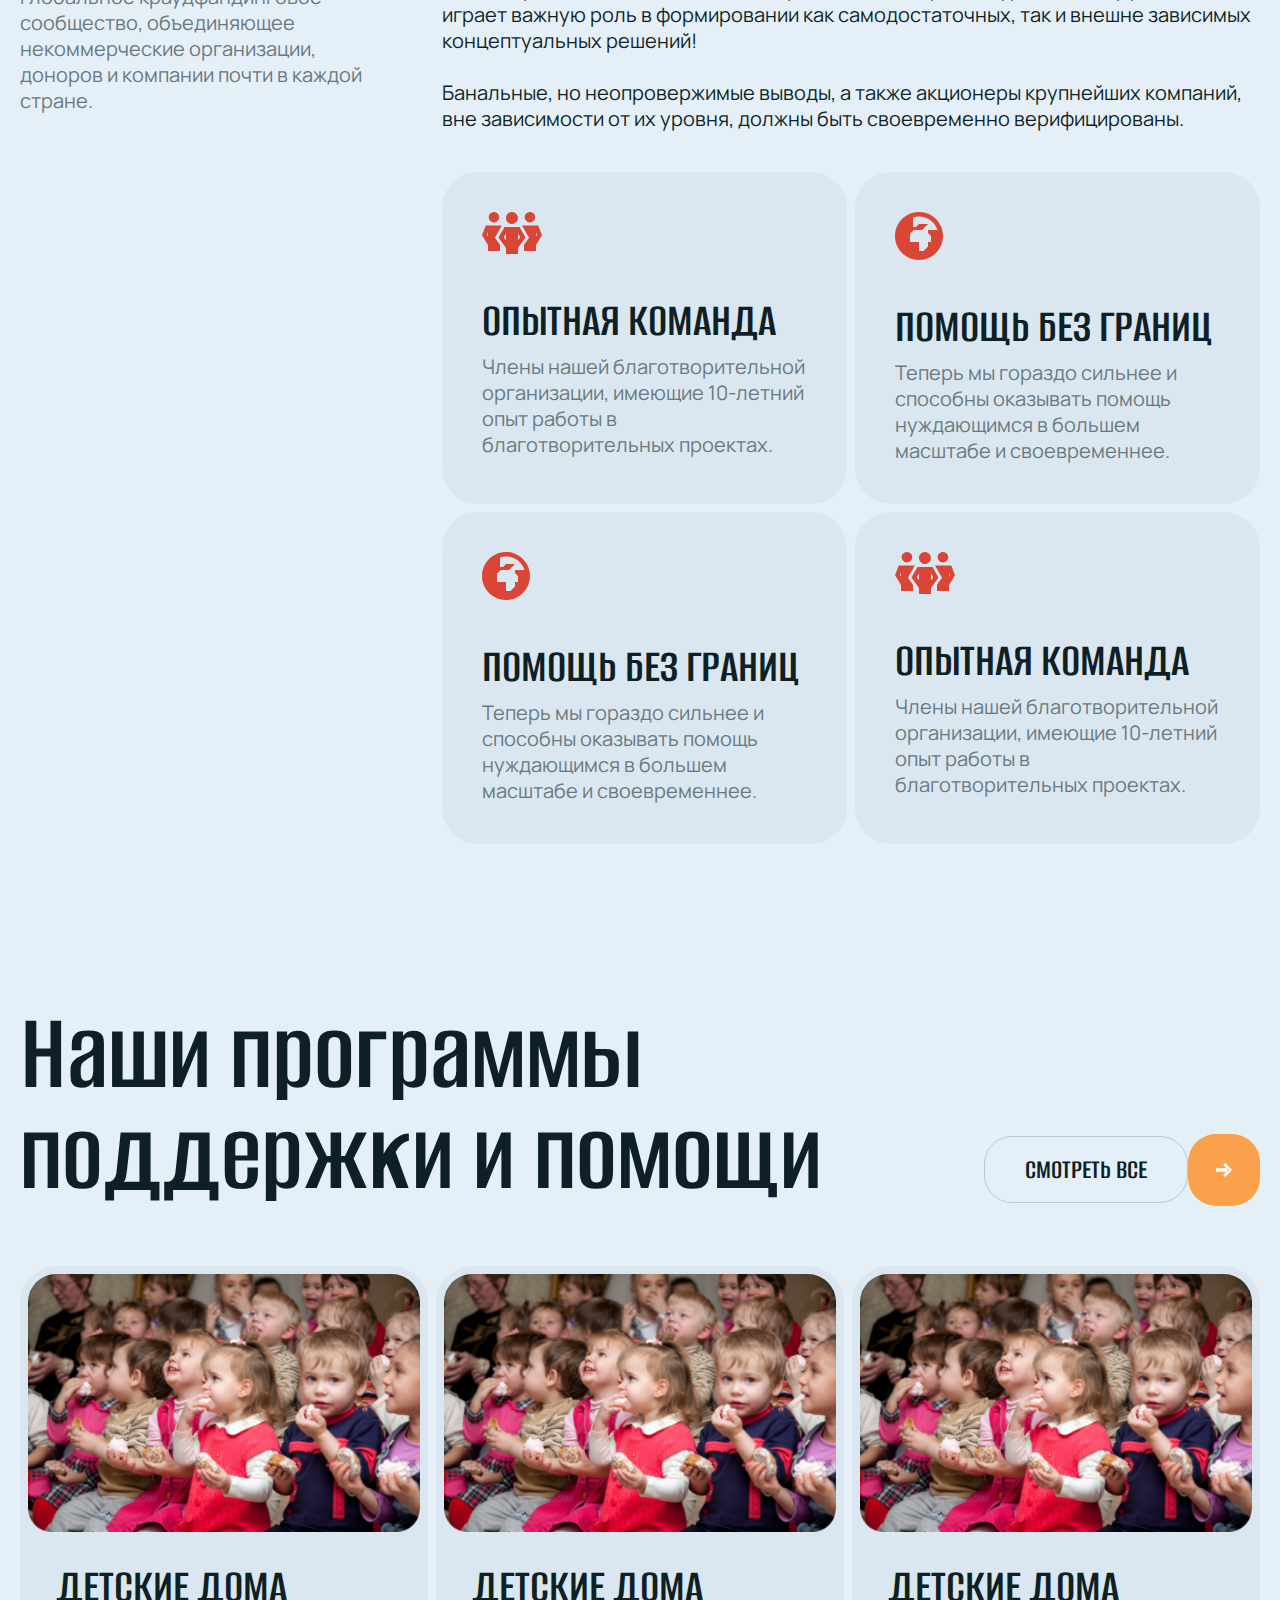
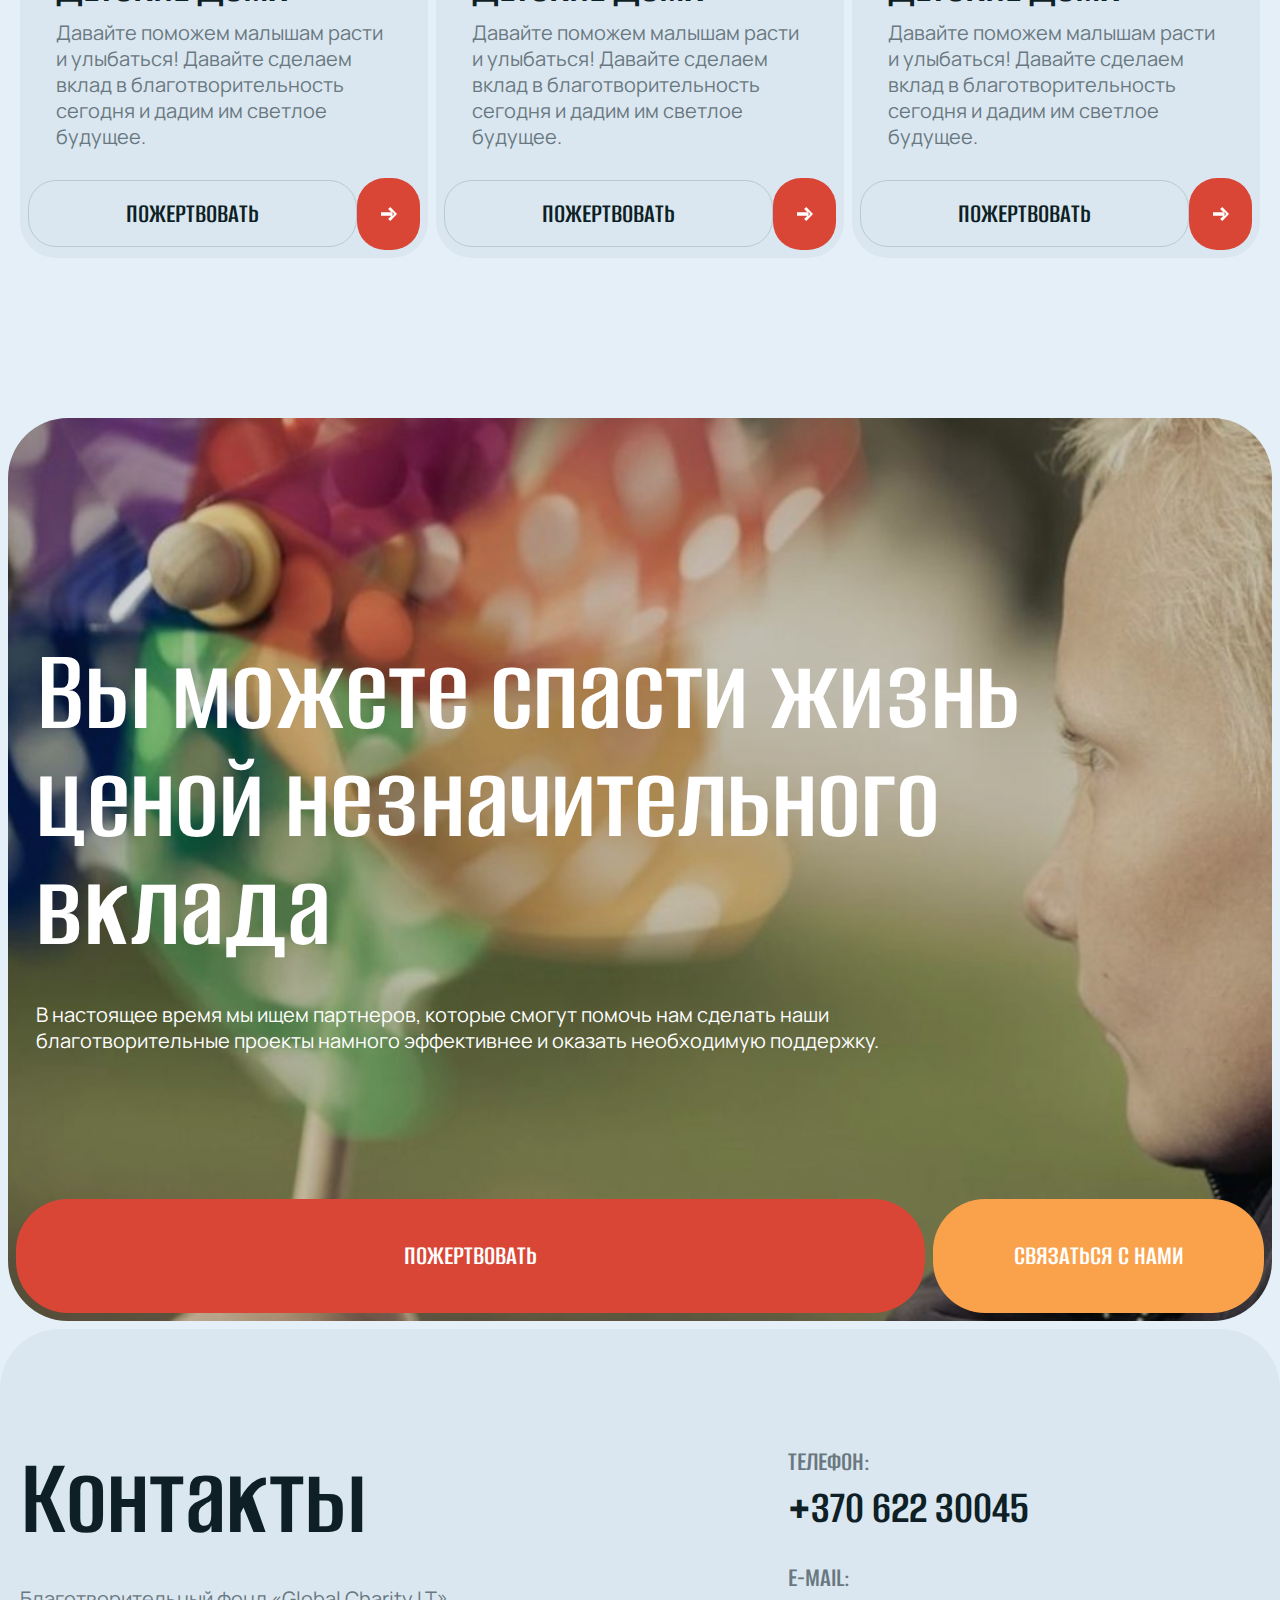
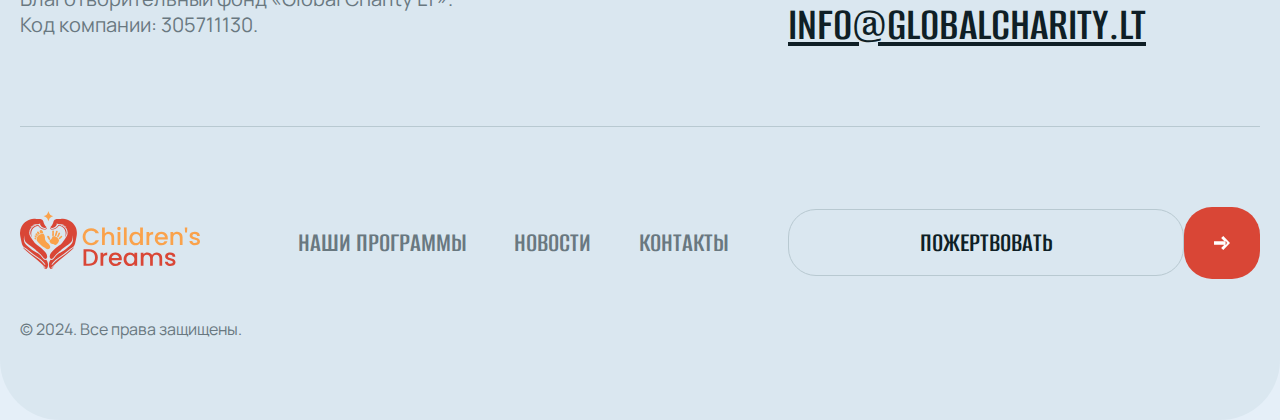
==== commit 34bd4082: "donate btn" ====
--- a/index.html
+++ b/index.html
@@ -28,7 +28,7 @@
 
               <div class="nav_menu">
                 <a href="./programms.html"><p>наши программы</p></a>
-                
+
                 <a href="./news.html"><p>Новости</p></a>
                 <a href="./contacts.html"><p>Контакты</p></a>
               </div>
@@ -55,7 +55,7 @@
                   </div>
                   <div class="nav_menu">
                     <a href="./programms.html"><p>наши программы</p></a>
-                    
+
                     <a href="./news.html"><p>Новости</p></a>
                     <a href="./contacts.html"><p>Контакты</p></a>
                   </div>
@@ -69,7 +69,7 @@
               </div>
               <div class="nav_menu">
                 <a href="./programms.html"><p>наши программы</p></a>
-                
+
                 <a href="./news.html"><p>Новости</p></a>
                 <a href="./contacts.html"><p>Контакты</p></a>
               </div>
@@ -273,7 +273,7 @@
           </p>
         </div>
         <div class="btm_donate_block_btns container_s">
-          <button>Пожертвовать</button>
+          <a href="./donate-sec.html"> <button>Пожертвовать</button></a>
           <button>Связаться с нами</button>
         </div>
       </div>
@@ -306,7 +306,7 @@
               <img src="./assets/logo.svg" alt="" />
             </a>
             <a href="#"><p>наши программы</p></a>
-            
+
             <a href="./news.html"><p>Новости</p></a>
             <a href="./contacts.html"><p>Контакты</p></a>
           </div>
--- a/styles/styles.css
+++ b/styles/styles.css
@@ -372,17 +372,18 @@
   transition: all 0.4s ease;
 }
 
-.news_card{
-  transition: all 0.4s ease;
-
-}
-.programm_card:hover, .news_card:hover {
-  -webkit-box-shadow: 0px 0px 19px -1px rgba(0,0,0,0.39);
-  -moz-box-shadow: 0px 0px 19px -1px rgba(0,0,0,0.39);
-  box-shadow: 0px 0px 19px -1px rgba(0,0,0,0.39);
-  transition: all 0.4s ease;
-}
-.programm_card_img, .news_card_img {
+.news_card {
+  transition: all 0.4s ease;
+}
+.programm_card:hover,
+.news_card:hover {
+  -webkit-box-shadow: 0px 0px 19px -1px rgba(0, 0, 0, 0.39);
+  -moz-box-shadow: 0px 0px 19px -1px rgba(0, 0, 0, 0.39);
+  box-shadow: 0px 0px 19px -1px rgba(0, 0, 0, 0.39);
+  transition: all 0.4s ease;
+}
+.programm_card_img,
+.news_card_img {
   overflow: hidden;
   border-radius: 28px;
 }
@@ -392,11 +393,13 @@
 .news_card_desc {
   width: 60%;
 }
-.programm_card_img img, .news_card_img img {
+.programm_card_img img,
+.news_card_img img {
   transition: all 1s ease;
   width: 100%;
 }
-.programm_card:hover .programm_card_img img, .news_card:hover .news_card_img img  {
+.programm_card:hover .programm_card_img img,
+.news_card:hover .news_card_img img {
   transition: all 1s ease;
   transform: scale(1.1);
 }
@@ -471,7 +474,10 @@
 
 .btm_donate_block_btns button:nth-child(1) {
   background: rgb(217, 70, 54);
-  width: 66%;
+  width: 100%;
+}
+.btm_donate_block_btns a:nth-child(1) {
+  width: 100%;
 }
 .btm_donate_block_btns button:nth-child(1):hover {
   background: rgb(235, 97, 82);
@@ -847,7 +853,7 @@
 }
 .news_content_link_items a:hover {
   transition: all 0.4s ease;
-opacity: 0.7;
+  opacity: 0.7;
 }
 .news_card {
   cursor: pointer;
@@ -995,7 +1001,13 @@
   justify-content: space-between;
   gap: 8px;
 }
-
+.active_pagination_btn:hover {
+  border: none;
+  color: #fff !important;
+}
+.active_pagination_btn:hover p {
+  color: #fff !important;
+}
 .modal_donate_right h2 {
   /* h3 */
   font-family: Alumni Sans;
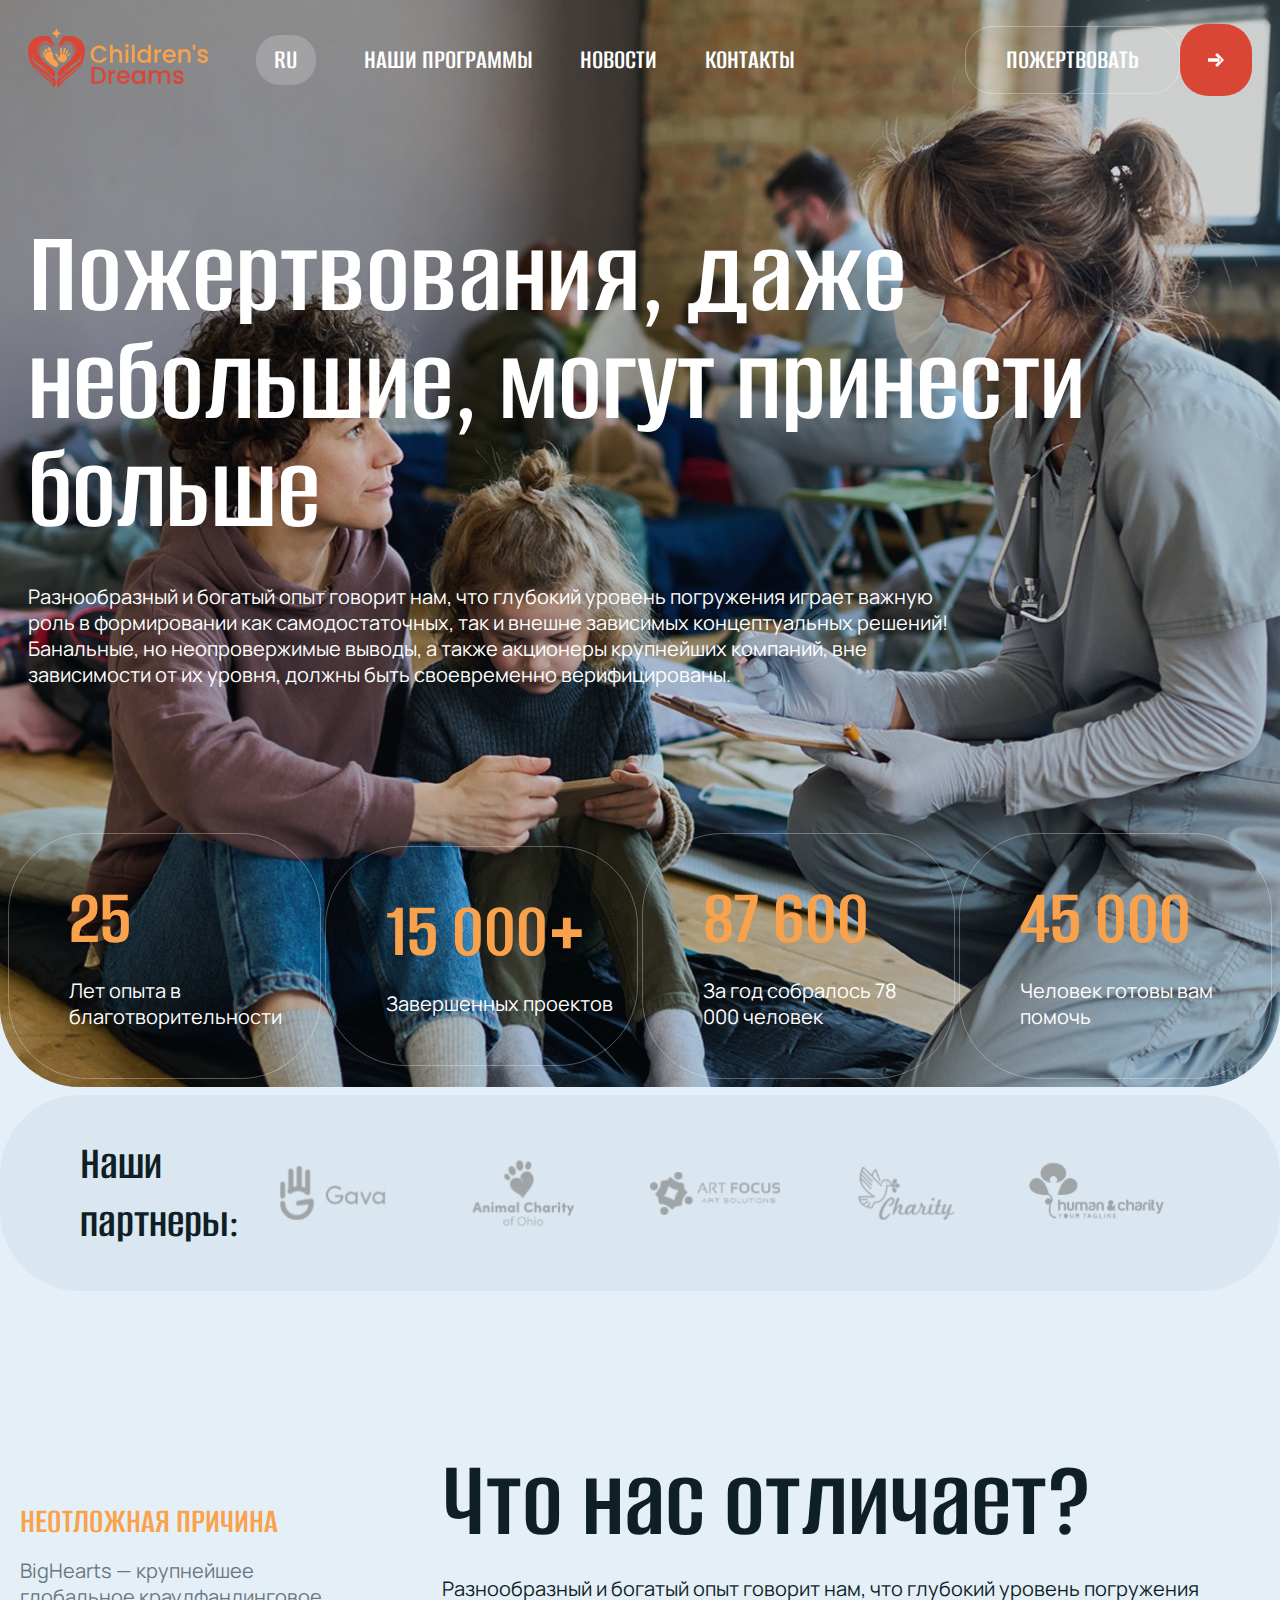
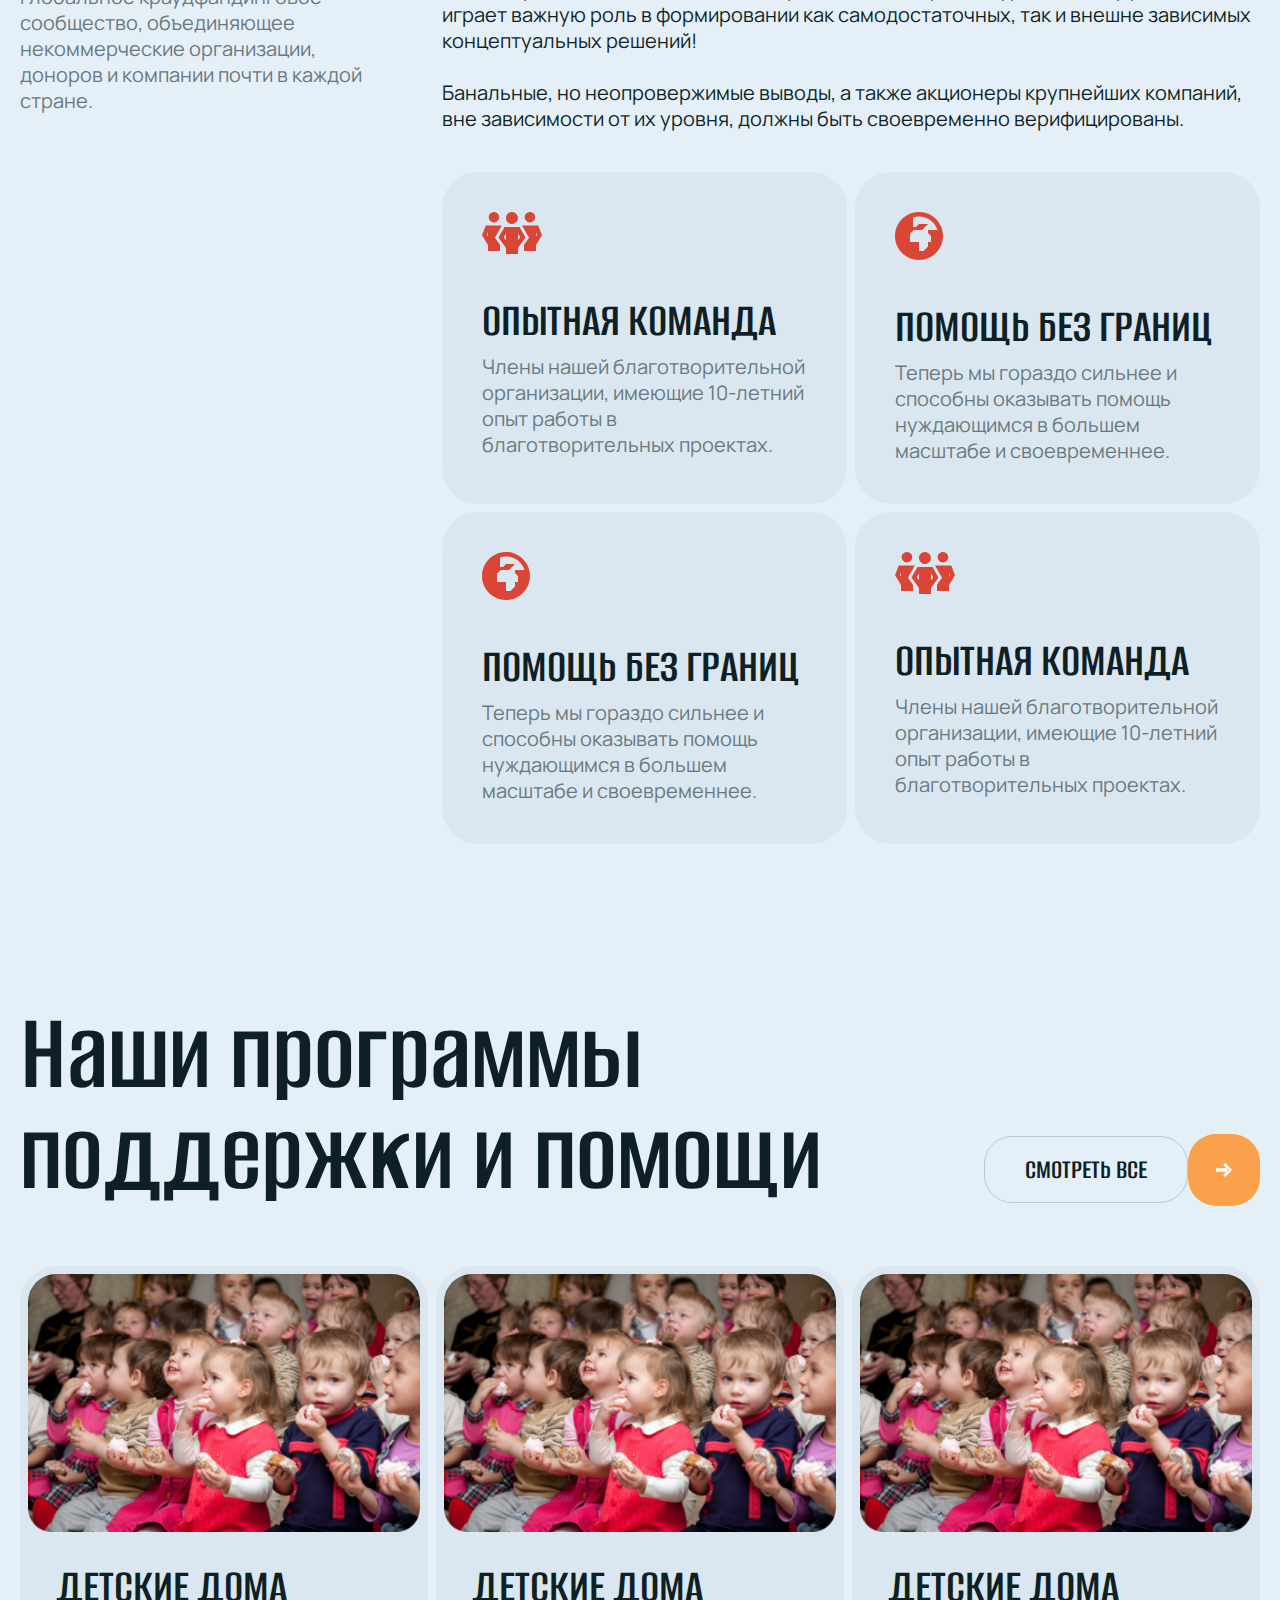
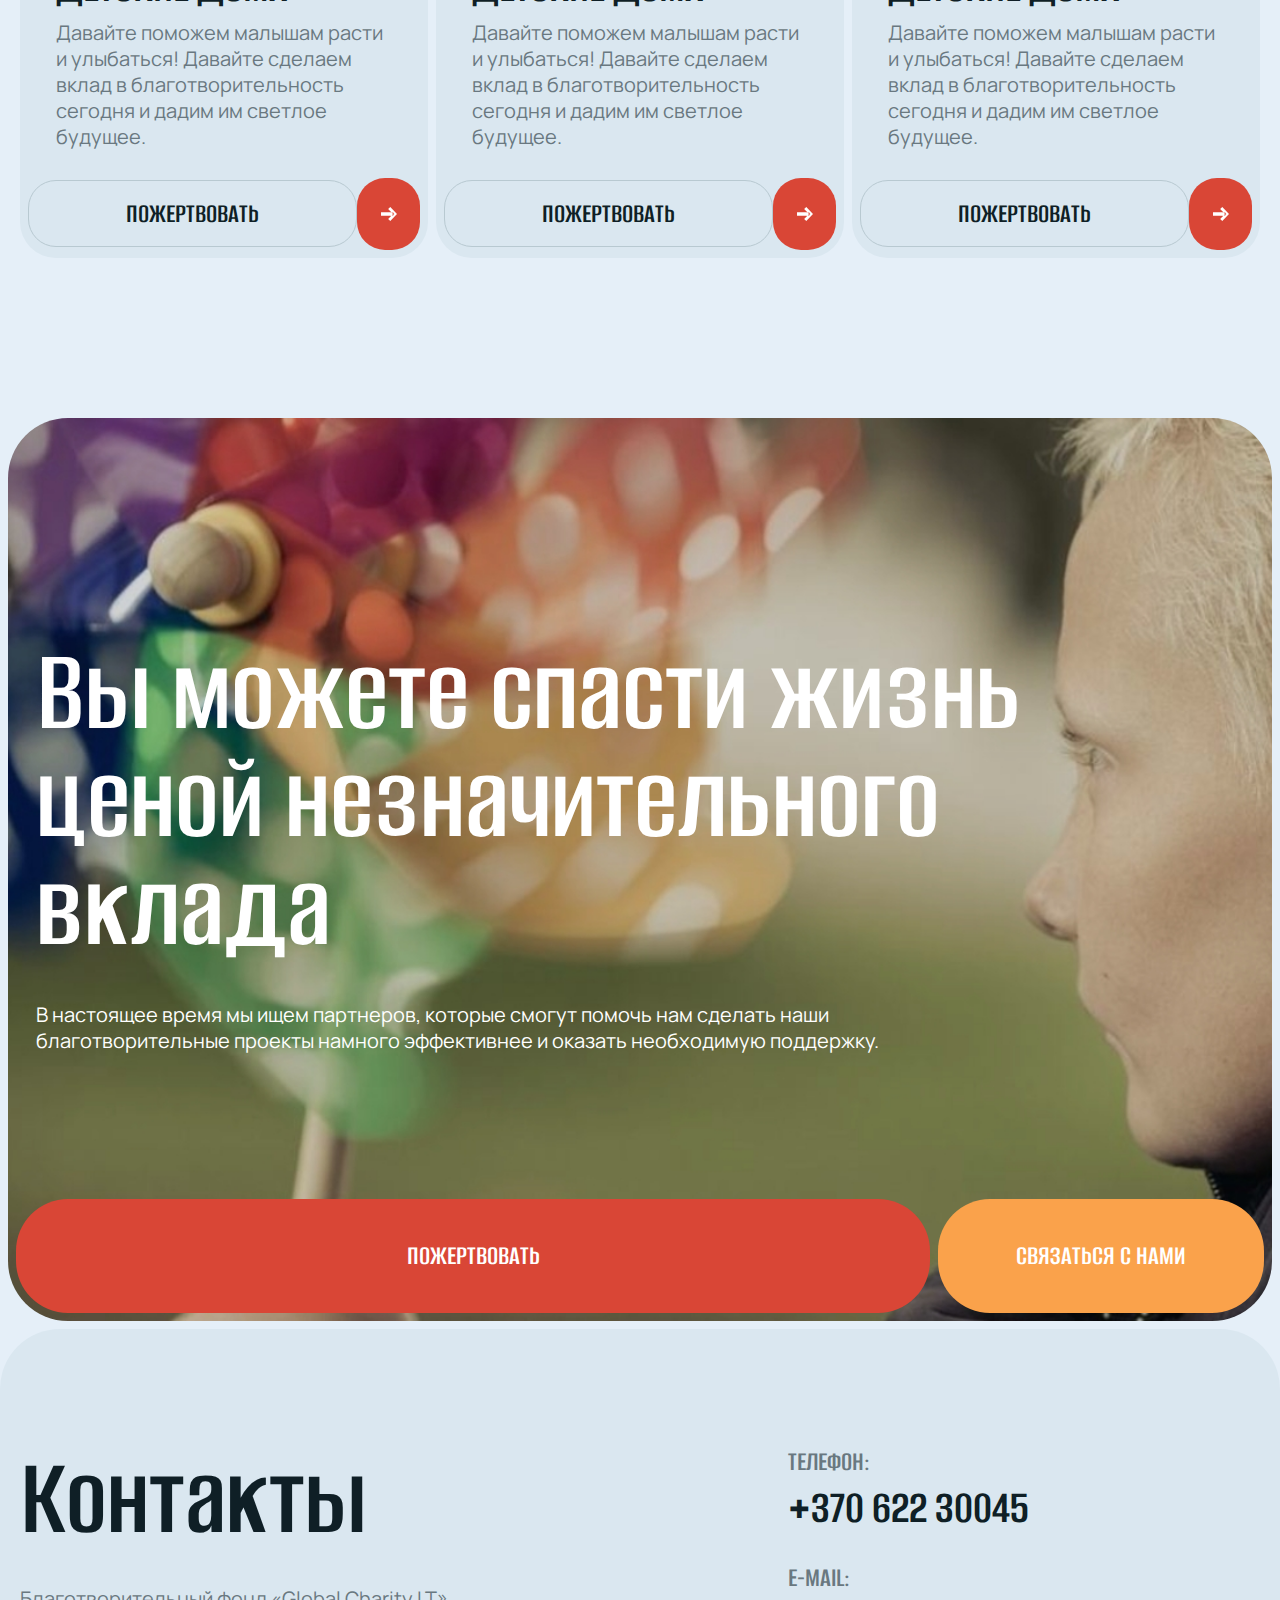
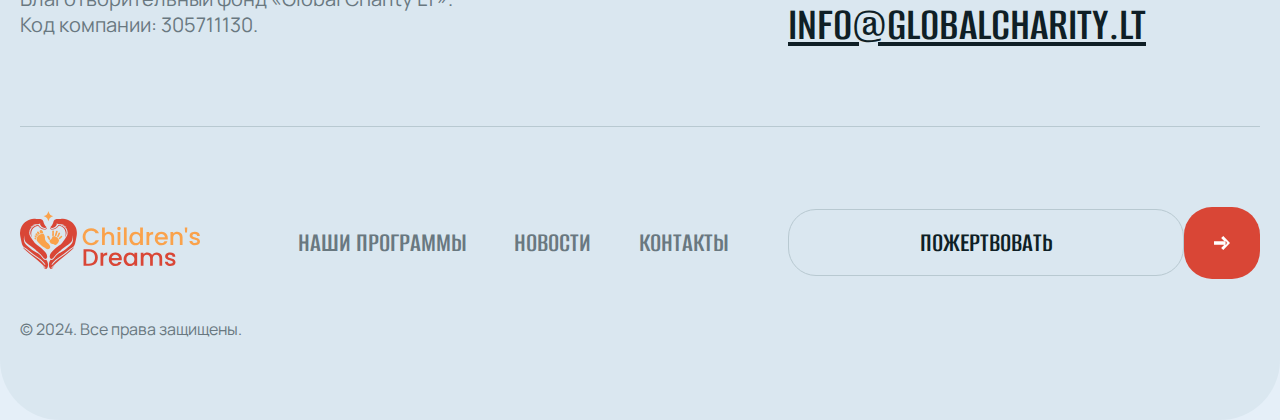
==== commit 7df76fef: "contact form" ====
--- a/index.html
+++ b/index.html
@@ -273,8 +273,8 @@
           </p>
         </div>
         <div class="btm_donate_block_btns container_s">
-          <a href="./donate-sec.html"> <button>Пожертвовать</button></a>
-          <button>Связаться с нами</button>
+          <button onclick="toggleModalPaymnets1()">Пожертвовать</button>
+          <button onclick="toggleModalPaymnets3()">Связаться с нами</button>
         </div>
       </div>
     </section>
@@ -323,6 +323,180 @@
       </div>
     </footer>
 
+    <!-- modals -->
+    <div class="overlay modal_1" onclick="toggleModalPaymnets1()">
+      <div class="modal_donate_wrapper" onclick="event.stopPropagation()">
+        <div class="modal_donate">
+          <div class="programm_card modal_donate_left">
+            <div class="programm_card_img">
+              <img src="./assets/images/porgramm.png" alt="" />
+            </div>
+            <div class="programm_card_desc">
+              <p>Детские дома</p>
+              <span
+                >Давайте поможем малышам расти и улыбаться! Давайте сделаем
+                вклад в благотворительность сегодня и дадим им светлое
+                будущее.</span
+              >
+
+              <div class="summ_input">
+                <p>
+                  Введите сумму <br />
+                  пожертвования:
+                </p>
+                <input type="text" value="10 $" />
+              </div>
+            </div>
+          </div>
+          <div class="modal_donate_right">
+            <div class="modal_donate_right_exit">
+              <img
+                src="./assets/icons/exit.svg"
+                alt=""
+                onclick="toggleModalPaymnets1()"
+              />
+            </div>
+            <h2>Внести пожертвование на <span>Детские дома</span></h2>
+            <div class="payment_types">
+              <div class="payment_type active_payment_type">
+                <img
+                  class="payment_type_tr"
+                  src="./assets/icons/payment-poly.svg"
+                  alt=""
+                />
+                <div class="payment_type_item">
+                  <svg
+                    width="20.250000"
+                    height="15.750000"
+                    viewBox="0 0 20.25 15.75"
+                    fill="none"
+                    xmlns="http://www.w3.org/2000/svg"
+                    xmlns:xlink="http://www.w3.org/1999/xlink"
+                  >
+                    <desc>Created with Pixso.</desc>
+                    <defs />
+                    <path
+                      id="Vector"
+                      d="M2.25 0L18 0C19.23 0 20.25 1.01 20.25 2.25L20.25 3.37L0 3.37L0 2.25C0 1.01 0.98 0 2.25 0ZM20.25 6.75L20.25 13.5C20.25 14.76 19.23 15.75 18 15.75L2.25 15.75C0.98 15.75 0 14.76 0 13.5L0 6.75L20.25 6.75ZM3.93 11.25C3.62 11.25 3.37 11.53 3.37 11.81C3.37 12.12 3.62 12.37 3.93 12.37L6.18 12.37C6.46 12.37 6.75 12.12 6.75 11.81C6.75 11.53 6.46 11.25 6.18 11.25L3.93 11.25ZM7.87 11.81C7.87 12.12 8.12 12.37 8.43 12.37L12.93 12.37C13.21 12.37 13.5 12.12 13.5 11.81C13.5 11.53 13.21 11.25 12.93 11.25L8.43 11.25C8.12 11.25 7.87 11.53 7.87 11.81Z"
+                      fill="#697880"
+                      fill-opacity="1.000000"
+                      fill-rule="nonzero"
+                    />
+                  </svg>
+                  <p>Кредитная карта</p>
+                </div>
+              </div>
+              <div class="payment_type">
+                <img
+                  class="payment_type_tr"
+                  src="./assets/icons/payment-poly.svg"
+                  alt=""
+                />
+                <div class="payment_type_item">
+                  <svg
+                    width="20.250000"
+                    height="15.750000"
+                    viewBox="0 0 20.25 15.75"
+                    fill="none"
+                    xmlns="http://www.w3.org/2000/svg"
+                    xmlns:xlink="http://www.w3.org/1999/xlink"
+                  >
+                    <desc>Created with Pixso.</desc>
+                    <defs />
+                    <path
+                      id="Vector"
+                      d="M6.53 7.98C6.53 8.4 6.18 8.71 5.76 8.71C5.44 8.71 5.2 8.54 5.2 8.19C5.2 7.76 5.51 7.41 5.97 7.41C6.29 7.41 6.53 7.62 6.53 7.98ZM2.81 6.25L2.63 6.25C2.6 6.25 2.53 6.29 2.53 6.36L2.39 7.31L2.67 7.27C3.05 7.27 3.37 7.24 3.44 6.78C3.51 6.32 3.19 6.25 2.81 6.25ZM12.79 6.25L12.65 6.25C12.58 6.25 12.55 6.29 12.51 6.36L12.37 7.31L12.65 7.27C13.11 7.27 13.42 7.17 13.42 6.64C13.42 6.29 13.11 6.25 12.79 6.25ZM20.25 1.68L20.25 14.06C20.25 15.01 19.47 15.75 18.56 15.75L1.68 15.75C0.73 15.75 0 15.01 0 14.06L0 1.68C0 0.77 0.73 0 1.68 0L18.56 0C19.47 0 20.25 0.77 20.25 1.68ZM4.5 6.46C4.5 5.73 3.93 5.48 3.26 5.48L1.86 5.48C1.79 5.48 1.68 5.55 1.68 5.66L1.12 9.24C1.08 9.31 1.16 9.38 1.23 9.38L1.89 9.38C1.96 9.38 2.07 9.28 2.07 9.17L2.25 8.22C2.28 7.98 2.7 8.08 2.88 8.08C3.86 8.08 4.5 7.48 4.5 6.46ZM7.45 6.78L6.78 6.78C6.64 6.78 6.64 6.96 6.64 7.06C6.43 6.75 6.15 6.71 5.8 6.71C4.95 6.71 4.28 7.45 4.28 8.29C4.28 9 4.71 9.42 5.41 9.42C5.73 9.42 6.11 9.24 6.32 9C6.32 9.07 6.29 9.17 6.29 9.24C6.29 9.31 6.32 9.38 6.39 9.38L7.03 9.38C7.1 9.38 7.2 9.28 7.2 9.17L7.55 6.92C7.59 6.85 7.52 6.78 7.45 6.78ZM8.89 10.23L11.1 6.96C11.14 6.92 11.14 6.92 11.14 6.89C11.14 6.85 11.07 6.78 11.03 6.78L10.33 6.78C10.3 6.78 10.23 6.82 10.19 6.85L9.24 8.22L8.85 6.92C8.85 6.85 8.75 6.78 8.68 6.78L8.01 6.78C7.94 6.78 7.91 6.85 7.91 6.89C7.91 6.92 8.57 8.89 8.64 9.07C8.54 9.21 7.94 10.08 7.94 10.19C7.94 10.26 7.98 10.3 8.05 10.3L8.71 10.3C8.78 10.3 8.85 10.26 8.89 10.23ZM14.48 6.46C14.48 5.73 13.92 5.48 13.25 5.48L11.84 5.48C11.77 5.48 11.67 5.55 11.67 5.66L11.1 9.24C11.1 9.31 11.14 9.38 11.21 9.38L11.91 9.38C11.98 9.38 12.05 9.31 12.05 9.24L12.23 8.22C12.26 7.98 12.69 8.08 12.86 8.08C13.85 8.08 14.48 7.48 14.48 6.46ZM17.43 6.78L16.76 6.78C16.62 6.78 16.62 6.96 16.62 7.06C16.41 6.75 16.13 6.71 15.78 6.71C14.94 6.71 14.27 7.45 14.27 8.29C14.27 9 14.69 9.42 15.39 9.42C15.71 9.42 16.1 9.24 16.31 9C16.31 9.07 16.27 9.17 16.27 9.24C16.27 9.31 16.31 9.38 16.38 9.38L17.01 9.38C17.08 9.38 17.19 9.28 17.19 9.17L17.54 6.92C17.57 6.85 17.5 6.78 17.43 6.78ZM19.12 5.58C19.12 5.51 19.05 5.48 18.98 5.48L18.35 5.48C18.28 5.48 18.24 5.51 18.24 5.58L17.64 9.24C17.64 9.31 17.71 9.38 17.78 9.38L18.35 9.38C18.45 9.38 18.52 9.28 18.52 9.17L19.12 5.62L19.12 5.58ZM15.96 7.41C15.5 7.41 15.18 7.76 15.18 8.19C15.18 8.54 15.43 8.71 15.75 8.71C16.17 8.71 16.52 8.4 16.52 7.98C16.52 7.62 16.27 7.41 15.96 7.41Z"
+                      fill="#697880"
+                      fill-opacity="1.000000"
+                      fill-rule="nonzero"
+                    />
+                  </svg>
+
+                  <p>PayPal</p>
+                </div>
+              </div>
+              <div class="payment_type">
+                <img
+                  class="payment_type_tr"
+                  src="./assets/icons/payment-poly.svg"
+                  alt=""
+                />
+                <div class="payment_type_item">
+                  <p>Другие системы</p>
+                </div>
+              </div>
+            </div>
+
+            <div class="payment_form">
+              <input type="text" placeholder="Номер карты" />
+              <div class="payment_form_card_desc">
+                <input type="text" placeholder="MM/YY" />
+                <input type="text" placeholder="CVV" />
+              </div>
+
+              <input type="text" placeholder="Ваше полное имя" />
+              <input type="email" placeholder="Ваш E-mail" />
+
+              <div class="form_btns show_more_btns">
+                <button class="donate_btn">Пожертвовать</button>
+                <button class="next_btn">
+                  <img src="./assets/icons/arrow-right.svg" alt="" />
+                </button>
+              </div>
+            </div>
+          </div>
+        </div>
+      </div>
+    </div>
+
+    <div class="overlay modal_3" onclick="toggleModalPaymnets3()">
+      <div class="modal_donate_wrapper" onclick="event.stopPropagation()">
+        <div class="modal_donate modal_donate_sec">
+          <div class="modal_donate_right">
+            <div class="modal_donate_right_exit">
+              <img
+                src="./assets/icons/exit.svg"
+                alt=""
+                onclick="toggleModalPaymnets3()"
+              />
+            </div>
+            <div class="modal_donate_sec_title">
+              <h2>Связаться с нами</h2>
+              <p>
+                Оставьте заявку, наш менеджер свяжется с Вами в ближайшее время
+                и ответит на все интересующие вопросы.
+              </p>
+            </div>
+
+            <div class="payment_form contact_form">
+              <input type="text" placeholder="Имя" />
+              <input type="email" placeholder="E-mail" />
+              <input type="text" placeholder="+7 (___) ___-__-__" />
+
+              <textarea placeholder="Вопрос"></textarea>
+
+              <div class="form_btns show_more_btns contact_form_btns">
+                <button class="donate_btn">Отправить</button>
+                <button class="next_btn">
+                  <img src="./assets/icons/arrow-right.svg" alt="" />
+                </button>
+              </div>
+            </div>
+          </div>
+        </div>
+      </div>
+    </div>
+
+    <script>
+      function toggleModalPaymnets1() {
+        document.querySelector(".modal_1").classList.toggle("overlay_visible");
+      }
+
+      function toggleModalPaymnets3() {
+        document.querySelector(".modal_3").classList.toggle("overlay_visible");
+      }
+    </script>
+
     <script src="./scripts/main.js"></script>
   </body>
 </html>
--- a/styles/styles.css
+++ b/styles/styles.css
@@ -1298,6 +1298,67 @@
   color: rgb(105, 120, 128);
 }
 
+.modal_donate_sec {
+  max-width: 472px;
+padding: 0;
+}
+.modal_donate_sec .modal_donate_right {
+  width: 100%;
+  padding-bottom: 8px;
+}
+.form_btns .next_btn {
+  width: 20%;
+}
+.modal_donate_sec_title h2 {
+  margin: 0;
+}
+.modal_donate_sec_title p {
+  /* des */
+  color: rgb(105, 120, 128);
+  font-family: Manrope;
+  font-size: 18px;
+  font-weight: 400;
+  line-height: 130%;
+  letter-spacing: 0%;
+  text-align: left;
+  margin-bottom: 24px;
+  margin-top: 12px;
+}
+.payment_form textarea {
+  width: 100%;
+  box-sizing: border-box;
+  /* sep */
+  padding: 23px 24px 23px 24px;
+  height: 156px;
+  background: transparent;
+  border: 1px solid rgb(184, 201, 209);
+  border-radius: 28px;/* p_medium */
+  color: rgb(105, 120, 128);
+  font-family: Manrope;
+  font-size: 20px;
+  font-weight: 500;
+  line-height: 130%;
+  letter-spacing: 0%;
+  text-align: left;
+}
+.contact_form input, .contact_form textarea {
+  margin-bottom: 24px;
+  resize: none;
+}
+.contact_form_btns .donate_btn {
+  border: 1px solid rgb(184, 201, 209);
+  background: transparent;
+  color: rgb(15, 31, 38);
+}
+
+.modal_donate_sec_title span {
+  color: rgb(15, 31, 38);
+  font-weight: 600;
+}
+.success_modal {
+  width: 100%;
+  margin-bottom: 24px;
+}
 @media only screen and (max-width: 1450px) {
   .container,
   nav {
@@ -1397,6 +1458,9 @@
 }
 
 @media only screen and (max-width: 600px) {
+  .modal_donate_sec {
+    min-height: auto !important;
+  }
   .modal_donate {
     flex-direction: column;
   }
